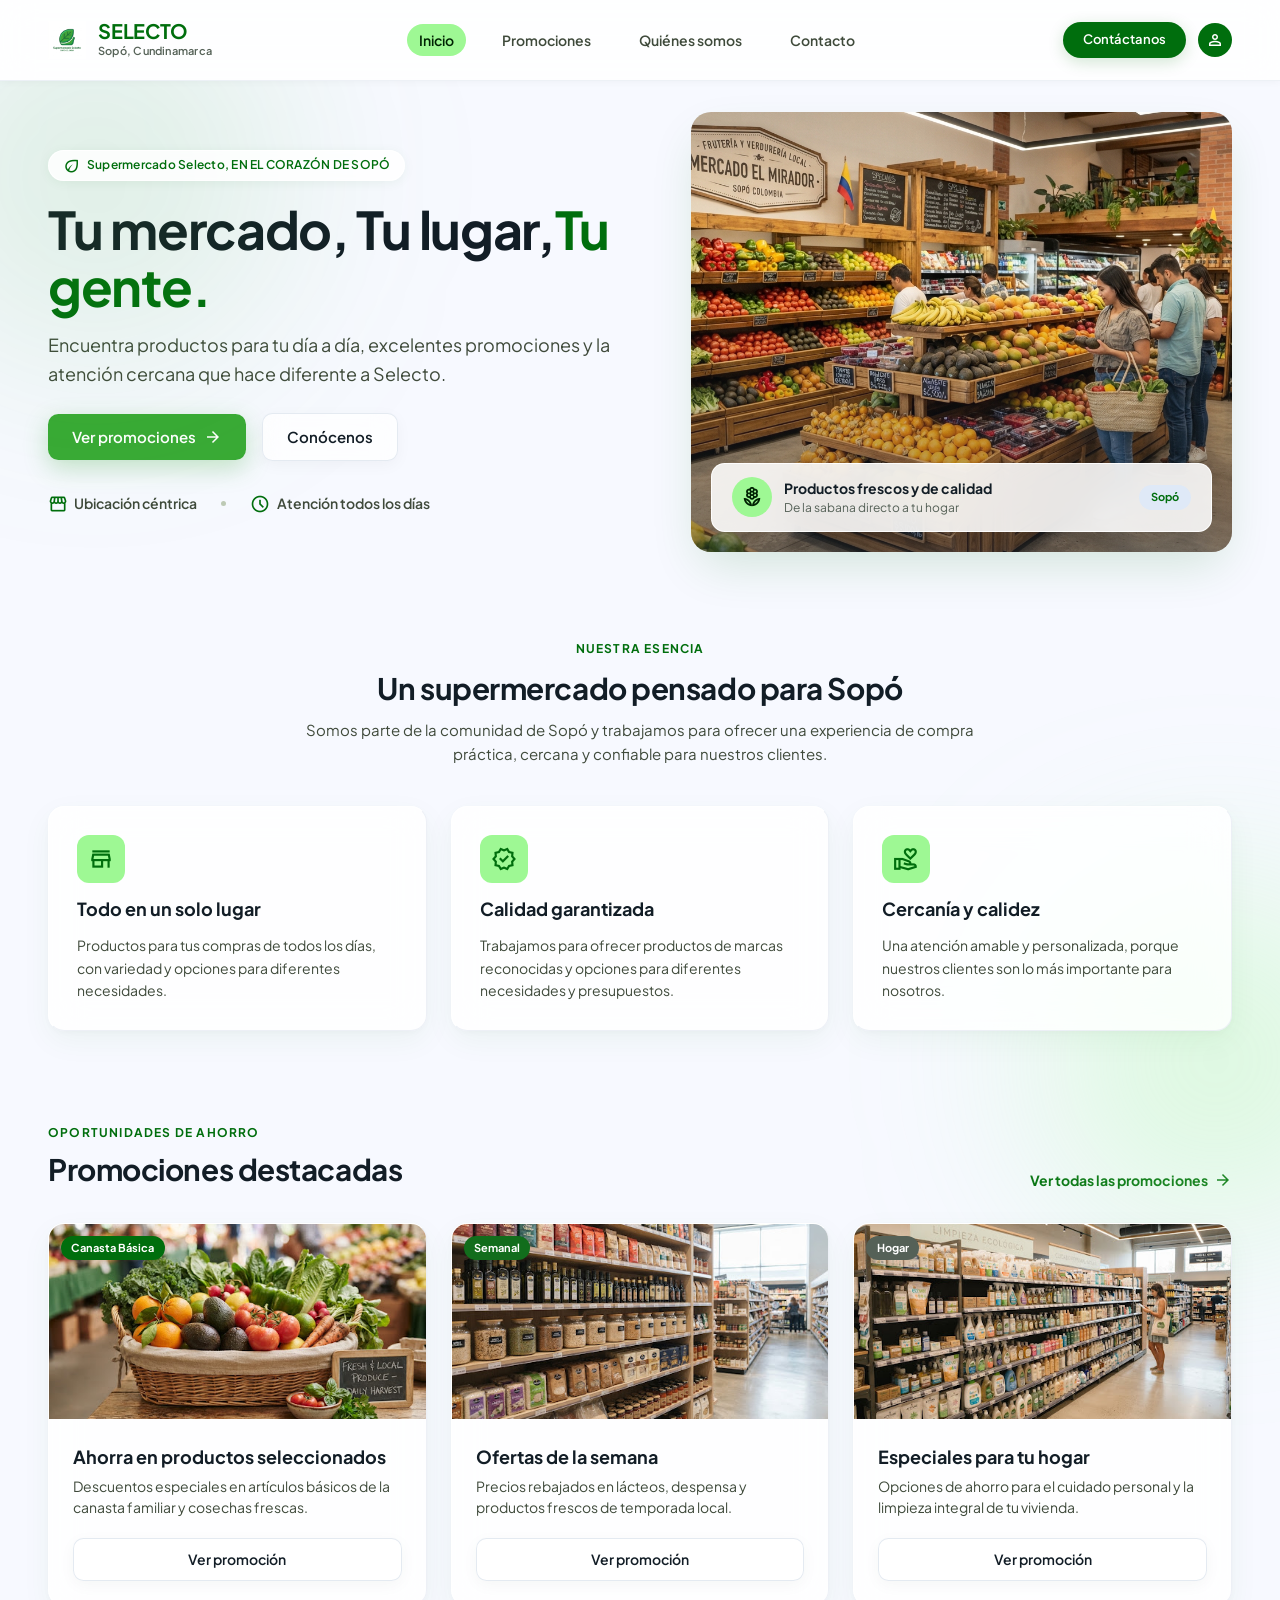
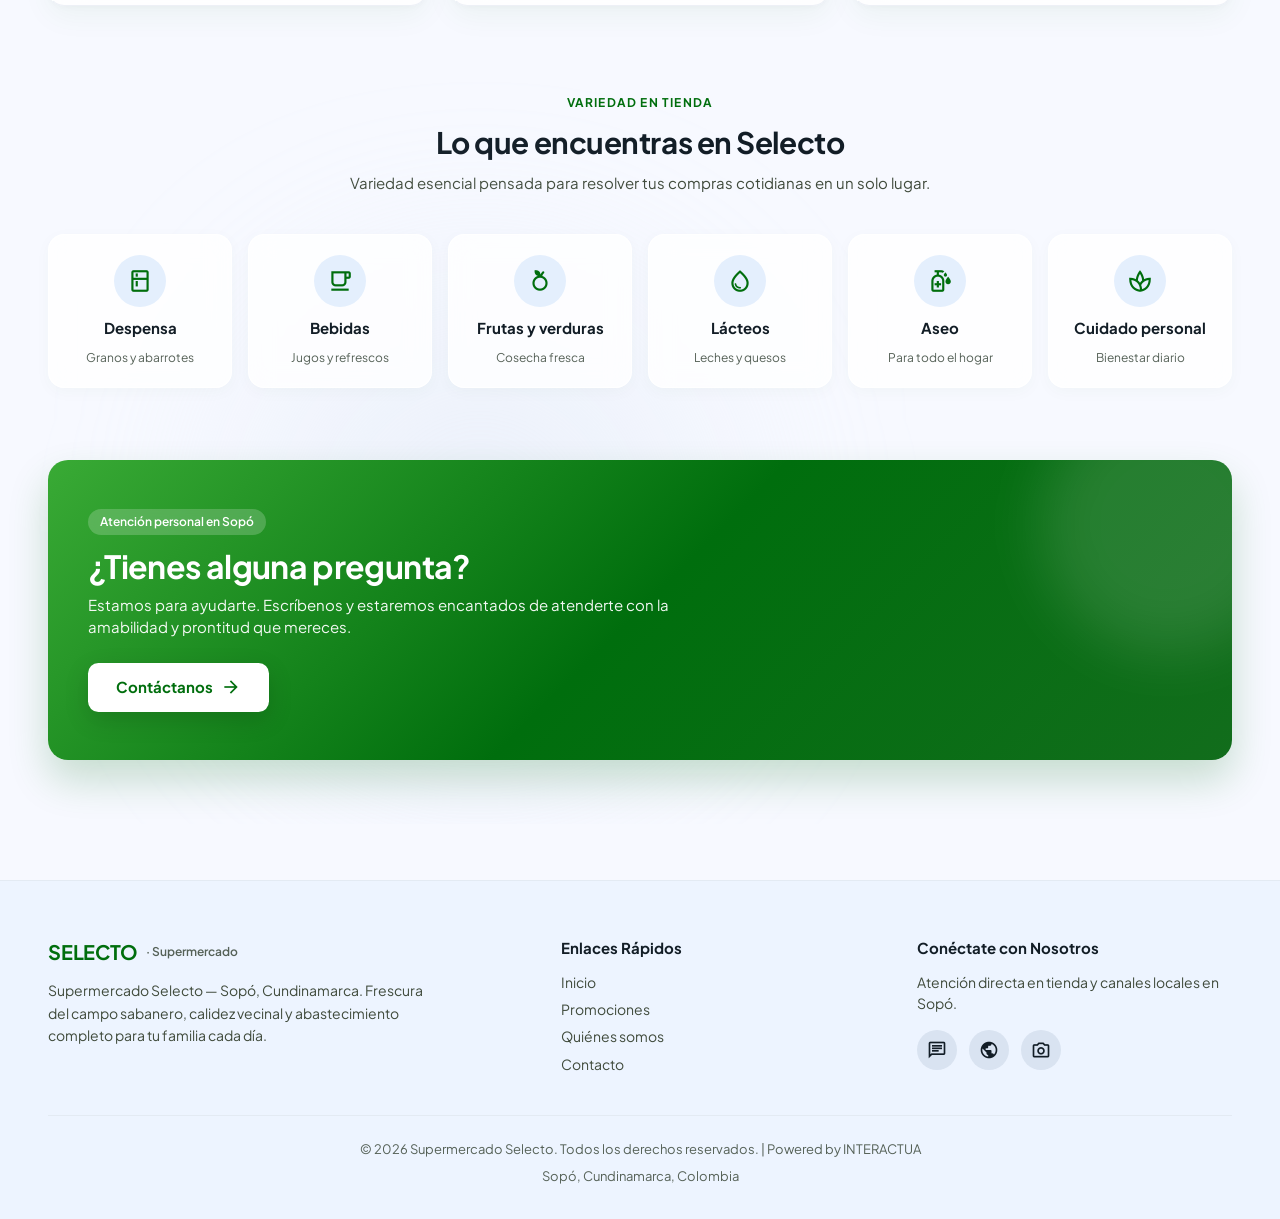
==== index.html @ 91a82de4 "Add files via upload" ====
<!DOCTYPE html>
<html lang="es">

<head>
  <meta charset="utf-8">
  <meta name="viewport" content="width=device-width, initial-scale=1.0">
  <title>Supermercado Selecto | Sopó, Cundinamarca</title>
  <meta name="description"
    content="Supermercado Selecto en Sopó, Cundinamarca. Todo lo que necesitas para tu hogar cerca de ti con la atención cercana y amable del comercio tradicional sabanero.">
  <link rel="icon" type="image/png" href="favicon/favicon.png">
  <link rel="stylesheet" href="css/styles.css">
</head>

<body>

  <!-- ENCABEZADO / NAVBAR -->
  <header class="site-header">
    <div class="container">
      <div class="site-header-inner">
        <!-- Brand / Logo -->
        <a href="index.html" class="brand-wrapper" title="Ir a Inicio - Supermercado Selecto">
          <img src="images/logo/logo-nav.png" alt="Logotipo Supermercado Selecto" class="brand-logo-img">
          <div class="brand-text-col">
            <span class="brand-title">SELECTO</span>
            <span class="brand-sub">Sopó, Cundinamarca</span>
          </div>
        </a>

        <!-- Navegación Desktop -->
        <nav class="main-nav" aria-label="Navegación principal">
          <a href="index.html" class="nav-link active" aria-current="page">Inicio</a>
          <a href="promociones.html" class="nav-link">Promociones</a>
          <a href="quienes-somos.html" class="nav-link">Quiénes somos</a>
          <a href="contacto.html" class="nav-link">Contacto</a>
        </nav>

        <!-- Acciones Cabecera -->
        <div class="header-actions">
          <a href="contacto.html" class="btn-header-cta">Contáctanos</a>
          <div class="header-user-badge" title="Atención al cliente">
            <span class="material-symbols-outlined" style="font-size: 18px;">person</span>
          </div>
          <button type="button" class="mobile-menu-toggle" id="mobileMenuBtn" aria-label="Abrir menú"
            aria-expanded="false">
            <span class="material-symbols-outlined">menu</span>
          </button>
        </div>
      </div>
    </div>

    <!-- Menú Móvil Desplegable -->
    <nav class="mobile-nav-panel" id="mobileNav" aria-label="Navegación móvil">
      <a href="index.html" class="mobile-nav-link active">Inicio</a>
      <a href="promociones.html" class="mobile-nav-link">Promociones</a>
      <a href="quienes-somos.html" class="mobile-nav-link">Quiénes somos</a>
      <a href="contacto.html" class="mobile-nav-link">Contacto</a>
    </nav>
  </header>

  <!-- CONTENIDO PRINCIPAL -->
  <main class="main-content">
    <div class="ambient-glow-wrapper">
      <!-- Orbes difuminados de fondo Liquid Glass -->
      <div class="ambient-orb ambient-orb-primary" style="top: -6rem; left: -6rem;"></div>
      <div class="ambient-orb ambient-orb-secondary" style="top: 35%; right: -6rem;"></div>
      <div class="ambient-orb ambient-orb-neutral" style="bottom: 5rem; left: 20%;"></div>

      <!-- 1. HERO SECTION -->
      <section style="padding-top: 2rem; padding-bottom: 3.5rem;">
        <div class="container">
          <div class="hero-grid">
            <!-- Columna de Contenido -->
            <div style="display: flex; flex-direction: column; align-items: flex-start;">
              <!-- Location Pill -->
              <div class="liquid-glass-pill" style="margin-bottom: 0.75rem;">
                <span class="material-symbols-outlined" style="color: var(--primary); font-size: 18px;">eco</span>
                <span
                  style="font-size: 12px; font-weight: 600; color: var(--primary); letter-spacing: 0.02em;">Supermercado
                  Selecto, EN EL CORAZÓN DE SOPÓ </span>
              </div>

              <!-- H1 Hero -->
              <h1 class="hero-title">
                Tu mercado, Tu lugar,<span style="color: var(--primary);">Tu gente.</span>
              </h1>

              <!-- Hero Subtitle -->
              <p class="hero-subtitle">
                Encuentra productos para tu día a día, excelentes promociones y la atención cercana que hace diferente a
                Selecto.
              </p>

              <!-- CTAs -->
              <div class="hero-cta-group">
                <a href="promociones.html" class="btn-primary">
                  <span>Ver promociones</span>
                  <span class="material-symbols-outlined" style="font-size: 18px;">arrow_forward</span>
                </a>
                <a href="quienes-somos.html" class="btn-glass">
                  <span>Conócenos</span>
                </a>
              </div>

              <!-- Micro Bar Ventajas -->
              <div
                style="margin-top: 2rem; display: flex; align-items: center; gap: 1.5rem; color: var(--on-surface-variant); font-size: 14px; font-weight: 600;">
                <div style="display: flex; align-items: center; gap: 0.4rem;">
                  <span class="material-symbols-outlined"
                    style="color: var(--primary); font-size: 20px;">storefront</span>
                  <span>Ubicación céntrica</span>
                </div>
                <div style="width: 5px; height: 5px; border-radius: 9999px; background: var(--outline-variant);"></div>
                <div style="display: flex; align-items: center; gap: 0.4rem;">
                  <span class="material-symbols-outlined"
                    style="color: var(--primary); font-size: 20px;">schedule</span>
                  <span>Atención todos los días</span>
                </div>
              </div>
            </div>

            <!-- Columna Visual Hero con Imagen y Cápsula Frosted Glass -->
            <div>
              <div class="hero-image-card">
                <img src="images/home/hero-mercado-sopo.png"
                  alt="Pasillo fresco y surtido de Supermercado Selecto en Sopó">
                <div
                  style="position: absolute; inset: 0; background: linear-gradient(to top, rgba(39, 49, 60, 0.45), transparent 60%);">
                </div>

                <div class="hero-floating-glass">
                  <div style="display: flex; align-items: center; gap: 0.75rem; min-width: 0;">
                    <div
                      style="width: 40px; height: 40px; border-radius: 9999px; background: var(--secondary-fixed); display: flex; align-items: center; justify-content: center; flex-shrink: 0;">
                      <span class="material-symbols-outlined"
                        style="color: var(--on-secondary-fixed); font-size: 22px;">local_florist</span>
                    </div>
                    <div style="display: flex; flex-direction: column; min-width: 0;">
                      <span
                        style="font-size: 14px; font-weight: 700; color: var(--on-surface); white-space: nowrap; overflow: hidden; text-overflow: ellipsis;">Productos
                        frescos y de calidad</span>
                      <span
                        style="font-size: 12px; color: var(--tertiary); white-space: nowrap; overflow: hidden; text-overflow: ellipsis;">De
                        la sabana directo a tu hogar</span>
                    </div>
                  </div>
                  <span
                    style="display: inline-block; padding: 0.25rem 0.75rem; background: var(--surface-container-high); border-radius: 9999px; font-size: 11px; font-weight: 700; color: var(--primary);">Sopó</span>
                </div>
              </div>
            </div>
          </div>
        </div>
      </section>

      <!-- 2. SECCIÓN 'SELECTO EN SOPÓ' -->
      <section style="padding-top: 2rem; padding-bottom: 3.5rem;">
        <div class="container">
          <div
            style="text-align: center; max-width: 42rem; margin: 0 auto 2.5rem; display: flex; flex-direction: column; align-items: center; gap: 0.5rem;">
            <span
              style="font-size: 12px; font-weight: 700; color: var(--primary); text-transform: uppercase; letter-spacing: 0.1em;">Nuestra
              Esencia</span>
            <h2 style="font-size: 1.85rem; font-weight: 700; letter-spacing: -0.015em; color: var(--on-surface);">Un
              supermercado pensado para Sopó</h2>
            <p style="font-size: 15px; color: var(--on-surface-variant); line-height: 1.6;">Somos parte de la comunidad
              de Sopó y trabajamos para ofrecer una experiencia de compra práctica, cercana y confiable para nuestros
              clientes.</p>
          </div>

          <div class="grid-3-cols">
            <!-- Tarjeta 1: Todo en un solo lugar -->
            <div class="liquid-glass-card"
              style="padding: 1.75rem; display: flex; flex-direction: column; align-items: flex-start; gap: 0.75rem;">
              <div
                style="width: 48px; height: 48px; border-radius: 0.75rem; background: var(--secondary-fixed); display: flex; align-items: center; justify-content: center; color: var(--primary);">
                <span class="material-symbols-outlined" style="font-size: 26px;">store</span>
              </div>
              <h3 style="font-size: 18px; font-weight: 700; color: var(--on-surface);">Todo en un solo lugar</h3>
              <p style="font-size: 14px; color: var(--on-surface-variant); line-height: 1.6;">
                Productos para tus compras de todos los días, con variedad y opciones para diferentes necesidades.
              </p>
            </div>

            <!-- Tarjeta 2: Calidad garantizada -->
            <div class="liquid-glass-card"
              style="padding: 1.75rem; display: flex; flex-direction: column; align-items: flex-start; gap: 0.75rem;">
              <div
                style="width: 48px; height: 48px; border-radius: 0.75rem; background: var(--secondary-fixed); display: flex; align-items: center; justify-content: center; color: var(--primary);">
                <span class="material-symbols-outlined" style="font-size: 26px;">verified</span>
              </div>
              <h3 style="font-size: 18px; font-weight: 700; color: var(--on-surface);">Calidad garantizada</h3>
              <p style="font-size: 14px; color: var(--on-surface-variant); line-height: 1.6;">
                Trabajamos para ofrecer productos de marcas reconocidas y opciones para diferentes necesidades y
                presupuestos.
              </p>
            </div>

            <!-- Tarjeta 3: Cercanía y calidez -->
            <div class="liquid-glass-card"
              style="padding: 1.75rem; display: flex; flex-direction: column; align-items: flex-start; gap: 0.75rem;">
              <div
                style="width: 48px; height: 48px; border-radius: 0.75rem; background: var(--secondary-fixed); display: flex; align-items: center; justify-content: center; color: var(--primary);">
                <span class="material-symbols-outlined" style="font-size: 26px;">volunteer_activism</span>
              </div>
              <h3 style="font-size: 18px; font-weight: 700; color: var(--on-surface);">Cercanía y calidez</h3>
              <p style="font-size: 14px; color: var(--on-surface-variant); line-height: 1.6;">
                Una atención amable y personalizada, porque nuestros clientes son lo más importante para nosotros.
              </p>
            </div>
          </div>
        </div>
      </section>

      <!-- 3. SECCIÓN 'PROMOCIONES DESTACADAS' -->
      <section style="padding-top: 2rem; padding-bottom: 3.5rem;">
        <div class="container">
          <div
            style="display: flex; flex-wrap: wrap; align-items: flex-end; justify-content: space-between; gap: 1rem; margin-bottom: 2rem;">
            <div>
              <span
                style="font-size: 12px; font-weight: 700; color: var(--primary); text-transform: uppercase; letter-spacing: 0.1em;">Oportunidades
                de Ahorro</span>
              <h2
                style="font-size: 1.85rem; font-weight: 700; letter-spacing: -0.015em; color: var(--on-surface); margin-top: 0.25rem;">
                Promociones destacadas</h2>
            </div>
            <a href="promociones.html"
              style="display: inline-flex; align-items: center; gap: 0.4rem; font-size: 14px; font-weight: 700; color: var(--primary); transition: color 0.2s;">
              <span>Ver todas las promociones</span>
              <span class="material-symbols-outlined" style="font-size: 18px;">arrow_forward</span>
            </a>
          </div>

          <div class="grid-3-cols">
            <!-- Promo 1 -->
            <article class="liquid-glass-card" style="overflow: hidden; display: flex; flex-direction: column;">
              <div
                style="position: relative; height: 195px; width: 100%; overflow: hidden; background-color: var(--surface-container-high);">
                <img src="images/home/promo-canasta-hero.jpg" alt="Canasta básica de frutas y verduras frescas"
                  style="width: 100%; height: 100%; object-fit: cover;">
                <span
                  style="position: absolute; top: 0.75rem; left: 0.75rem; background: var(--primary); color: #ffffff; font-size: 11px; font-weight: 700; padding: 0.25rem 0.65rem; border-radius: 9999px;">
                  Canasta Básica
                </span>
              </div>
              <div
                style="padding: 1.5rem; display: flex; flex-direction: column; flex-grow: 1; justify-content: space-between; gap: 1.25rem;">
                <div>
                  <h3 style="font-size: 18px; font-weight: 700; color: var(--on-surface);">Ahorra en productos
                    seleccionados</h3>
                  <p style="font-size: 14px; color: var(--on-surface-variant); margin-top: 0.4rem; line-height: 1.5;">
                    Descuentos especiales en artículos básicos de la canasta familiar y cosechas frescas.</p>
                </div>
                <a href="promociones.html" class="btn-glass"
                  style="width: 100%; font-size: 14px; padding: 0.6rem 1rem;">
                  Ver promoción
                </a>
              </div>
            </article>

            <!-- Promo 2 -->
            <article class="liquid-glass-card" style="overflow: hidden; display: flex; flex-direction: column;">
              <div
                style="position: relative; height: 195px; width: 100%; overflow: hidden; background-color: var(--surface-container-high);">
                <img src="images/promociones/promo-despensa.jpg" alt="Ofertas de la semana en despensa"
                  style="width: 100%; height: 100%; object-fit: cover;">
                <span
                  style="position: absolute; top: 0.75rem; left: 0.75rem; background: var(--secondary); color: #ffffff; font-size: 11px; font-weight: 700; padding: 0.25rem 0.65rem; border-radius: 9999px;">
                  Semanal
                </span>
              </div>
              <div
                style="padding: 1.5rem; display: flex; flex-direction: column; flex-grow: 1; justify-content: space-between; gap: 1.25rem;">
                <div>
                  <h3 style="font-size: 18px; font-weight: 700; color: var(--on-surface);">Ofertas de la semana</h3>
                  <p style="font-size: 14px; color: var(--on-surface-variant); margin-top: 0.4rem; line-height: 1.5;">
                    Precios rebajados en lácteos, despensa y productos frescos de temporada local.</p>
                </div>
                <a href="promociones.html" class="btn-glass"
                  style="width: 100%; font-size: 14px; padding: 0.6rem 1rem;">
                  Ver promoción
                </a>
              </div>
            </article>

            <!-- Promo 3 -->
            <article class="liquid-glass-card" style="overflow: hidden; display: flex; flex-direction: column;">
              <div
                style="position: relative; height: 195px; width: 100%; overflow: hidden; background-color: var(--surface-container-high);">
                <img src="images/promociones/promo-aseo.jpg" alt="Especiales de aseo y cuidado para el hogar"
                  style="width: 100%; height: 100%; object-fit: cover;">
                <span
                  style="position: absolute; top: 0.75rem; left: 0.75rem; background: var(--tertiary); color: #ffffff; font-size: 11px; font-weight: 700; padding: 0.25rem 0.65rem; border-radius: 9999px;">
                  Hogar
                </span>
              </div>
              <div
                style="padding: 1.5rem; display: flex; flex-direction: column; flex-grow: 1; justify-content: space-between; gap: 1.25rem;">
                <div>
                  <h3 style="font-size: 18px; font-weight: 700; color: var(--on-surface);">Especiales para tu hogar</h3>
                  <p style="font-size: 14px; color: var(--on-surface-variant); margin-top: 0.4rem; line-height: 1.5;">
                    Opciones de ahorro para el cuidado personal y la limpieza integral de tu vivienda.</p>
                </div>
                <a href="promociones.html" class="btn-glass"
                  style="width: 100%; font-size: 14px; padding: 0.6rem 1rem;">
                  Ver promoción
                </a>
              </div>
            </article>
          </div>
        </div>
      </section>

      <!-- 4. SECCIÓN 'LO QUE ENCUENTRAS EN SELECTO' -->
      <section style="padding-top: 2rem; padding-bottom: 3.5rem;">
        <div class="container">
          <div
            style="text-align: center; max-width: 42rem; margin: 0 auto 2.5rem; display: flex; flex-direction: column; align-items: center; gap: 0.5rem;">
            <span
              style="font-size: 12px; font-weight: 700; color: var(--primary); text-transform: uppercase; letter-spacing: 0.1em;">Variedad
              en Tienda</span>
            <h2 style="font-size: 1.85rem; font-weight: 700; letter-spacing: -0.015em; color: var(--on-surface);">Lo que
              encuentras en Selecto</h2>
            <p style="font-size: 15px; color: var(--on-surface-variant);">Variedad esencial pensada para resolver tus
              compras cotidianas en un solo lugar.</p>
          </div>

          <div class="grid-6-cols">
            <!-- Categoría 1 -->
            <div class="category-card">
              <div class="category-icon-circle">
                <span class="material-symbols-outlined" style="font-size: 26px;">kitchen</span>
              </div>
              <span style="font-size: 15px; font-weight: 700; color: var(--on-surface);">Despensa</span>
              <span style="font-size: 12px; color: var(--tertiary);">Granos y abarrotes</span>
            </div>

            <!-- Categoría 2 -->
            <div class="category-card">
              <div class="category-icon-circle">
                <span class="material-symbols-outlined" style="font-size: 26px;">local_cafe</span>
              </div>
              <span style="font-size: 15px; font-weight: 700; color: var(--on-surface);">Bebidas</span>
              <span style="font-size: 12px; color: var(--tertiary);">Jugos y refrescos</span>
            </div>

            <!-- Categoría 3 -->
            <div class="category-card">
              <div class="category-icon-circle">
                <span class="material-symbols-outlined" style="font-size: 26px;">nutrition</span>
              </div>
              <span style="font-size: 15px; font-weight: 700; color: var(--on-surface);">Frutas y verduras</span>
              <span style="font-size: 12px; color: var(--tertiary);">Cosecha fresca</span>
            </div>

            <!-- Categoría 4 -->
            <div class="category-card">
              <div class="category-icon-circle">
                <span class="material-symbols-outlined" style="font-size: 26px;">water_drop</span>
              </div>
              <span style="font-size: 15px; font-weight: 700; color: var(--on-surface);">Lácteos</span>
              <span style="font-size: 12px; color: var(--tertiary);">Leches y quesos</span>
            </div>

            <!-- Categoría 5 -->
            <div class="category-card">
              <div class="category-icon-circle">
                <span class="material-symbols-outlined" style="font-size: 26px;">sanitizer</span>
              </div>
              <span style="font-size: 15px; font-weight: 700; color: var(--on-surface);">Aseo</span>
              <span style="font-size: 12px; color: var(--tertiary);">Para todo el hogar</span>
            </div>

            <!-- Categoría 6 -->
            <div class="category-card">
              <div class="category-icon-circle">
                <span class="material-symbols-outlined" style="font-size: 26px;">spa</span>
              </div>
              <span style="font-size: 15px; font-weight: 700; color: var(--on-surface);">Cuidado personal</span>
              <span style="font-size: 12px; color: var(--tertiary);">Bienestar diario</span>
            </div>
          </div>
        </div>
      </section>

      <!-- 5. LLAMADO A LA ACCIÓN (CTA VERDE DESTACADO) -->
      <section style="padding-top: 1rem; padding-bottom: 4rem;">
        <div class="container">
          <div class="banner-cta-sopo">
            <!-- Decorative liquid bubbles inside banner -->
            <div
              style="position: absolute; right: -4rem; top: -4rem; width: 16rem; height: 16rem; border-radius: 9999px; background: rgba(255,255,255,0.12); filter: blur(30px); pointer-events: none;">
            </div>

            <div
              style="position: relative; z-index: 2; display: flex; flex-direction: column; gap: 1.5rem; justify-content: space-between; align-items: flex-start;">
              <div style="max-width: 38rem;">
                <span
                  style="display: inline-block; padding: 0.25rem 0.75rem; border-radius: 9999px; background: rgba(255,255,255,0.2); backdrop-filter: blur(8px); font-size: 12px; font-weight: 600; margin-bottom: 0.75rem;">
                  Atención personal en Sopó
                </span>
                <h2 style="font-size: 2rem; font-weight: 700; letter-spacing: -0.02em; line-height: 1.2;">¿Tienes alguna
                  pregunta?</h2>
                <p style="font-size: 15px; opacity: 0.95; margin-top: 0.5rem; line-height: 1.5;">
                  Estamos para ayudarte. Escríbenos y estaremos encantados de atenderte con la amabilidad y prontitud
                  que mereces.
                </p>
              </div>

              <div>
                <a href="contacto.html"
                  style="display: inline-flex; align-items: center; gap: 0.5rem; background: #ffffff; color: var(--primary); padding: 0.85rem 1.75rem; border-radius: 0.65rem; font-weight: 700; font-size: 15px; box-shadow: 0 8px 24px rgba(0,0,0,0.15); transition: all 0.2s;"
                  onmouseover="this.style.transform='translateY(-2px)'" onmouseout="this.style.transform='none'">
                  <span>Contáctanos</span>
                  <span class="material-symbols-outlined" style="font-size: 20px;">arrow_forward</span>
                </a>
              </div>
            </div>
          </div>
        </div>
      </section>
    </div>
  </main>

  <!-- PIE DE PÁGINA / FOOTER -->
  <footer class="site-footer">
    <div class="container">
      <div class="footer-grid">
        <!-- Columna Marca -->
        <div style="display: flex; flex-direction: column; gap: 0.75rem;">
          <div style="display: flex; align-items: center; gap: 0.5rem;">
            <span
              style="font-size: 20px; font-weight: 700; color: var(--primary); letter-spacing: -0.01em;">SELECTO</span>
            <span style="font-size: 12px; color: var(--tertiary); font-weight: 600;">· Supermercado</span>
          </div>
          <p style="font-size: 14px; color: var(--on-surface-variant); max-width: 24rem; line-height: 1.6;">
            Supermercado Selecto — Sopó, Cundinamarca. Frescura del campo sabanero, calidez vecinal y abastecimiento
            completo para tu familia cada día.
          </p>
        </div>

        <!-- Columna Enlaces -->
        <div style="display: flex; flex-direction: column; gap: 0.75rem;">
          <span style="font-size: 15px; font-weight: 700; color: var(--on-surface);">Enlaces Rápidos</span>
          <div style="display: flex; flex-direction: column; gap: 0.4rem;">
            <a href="index.html" style="font-size: 14px; color: var(--on-surface-variant); transition: color 0.2s;"
              onmouseover="this.style.color='var(--primary)'"
              onmouseout="this.style.color='var(--on-surface-variant)'">Inicio</a>
            <a href="promociones.html"
              style="font-size: 14px; color: var(--on-surface-variant); transition: color 0.2s;"
              onmouseover="this.style.color='var(--primary)'"
              onmouseout="this.style.color='var(--on-surface-variant)'">Promociones</a>
            <a href="quienes-somos.html"
              style="font-size: 14px; color: var(--on-surface-variant); transition: color 0.2s;"
              onmouseover="this.style.color='var(--primary)'"
              onmouseout="this.style.color='var(--on-surface-variant)'">Quiénes somos</a>
            <a href="contacto.html" style="font-size: 14px; color: var(--on-surface-variant); transition: color 0.2s;"
              onmouseover="this.style.color='var(--primary)'"
              onmouseout="this.style.color='var(--on-surface-variant)'">Contacto</a>
          </div>
        </div>

        <!-- Columna Redes Sociales -->
        <div style="display: flex; flex-direction: column; gap: 0.75rem;">
          <span style="font-size: 15px; font-weight: 700; color: var(--on-surface);">Conéctate con Nosotros</span>
          <p style="font-size: 14px; color: var(--on-surface-variant);">Atención directa en tienda y canales locales en
            Sopó.</p>
          <div style="display: flex; align-items: center; gap: 0.75rem; margin-top: 0.25rem;">
            <!-- Placeholder WhatsApp -->
            <a href="https://wa.me/573100000000" target="_blank" rel="noopener noreferrer" class="footer-social-btn"
              aria-label="Canal de WhatsApp de Supermercado Selecto">
              <span class="material-symbols-outlined" style="font-size: 20px;">chat</span>
            </a>
            <!-- Placeholder Facebook -->
            <a href="#" class="footer-social-btn" aria-label="Página de Facebook de Supermercado Selecto">
              <span class="material-symbols-outlined" style="font-size: 20px;">public</span>
            </a>
            <!-- Placeholder Instagram -->
            <a href="#" class="footer-social-btn" aria-label="Cuenta de Instagram de Supermercado Selecto">
              <span class="material-symbols-outlined" style="font-size: 20px;">photo_camera</span>
            </a>
          </div>
        </div>
      </div>

      <!-- Copyright Subfooter -->
      <div
        style="padding-top: 1.5rem; display: flex; flex-direction: column; gap: 0.5rem; justify-content: space-between; align-items: center; font-size: 13px; color: var(--tertiary);">

        <span>
          © 2026 Supermercado Selecto. Todos los derechos reservados. | Powered by
          <a href="https://interactua360.com/" target="_blank" rel="noopener noreferrer"
            style="color: inherit; text-decoration: none;" onmouseover="this.style.textDecoration='underline'"
            onmouseout="this.style.textDecoration='none'">
            INTERACTUA
          </a>
        </span>

        <span>Sopó, Cundinamarca, Colombia</span>

      </div>
  </footer>

  <script src="js/main.js"></script>
</body>

</html>
---- css/styles.css ----
/**
 * Supermercado Selecto - Hoja de Estilos Principal
 * Diseño: Liquid Glass / Refined Glassmorphism (Basado en diseño Stitch aprobado)
 * Colores de marca: Verde Principal (#39AA35), Verde Bosque (#237A27), Botánico (#EAF7E9)
 * 100% Recursos Locales (Fuentes, Iconos, Estilos)
 */

/* ==========================================================================
   1. FUENTES LOCALES Y SISTEMA TIPOGRÁFICO
   ========================================================================== */
@font-face {
  font-family: 'Plus Jakarta Sans';
  src: url('../fonts/PlusJakartaSans-Regular.ttf') format('truetype');
  font-weight: 400;
  font-style: normal;
  font-display: swap;
}

@font-face {
  font-family: 'Plus Jakarta Sans';
  src: url('../fonts/PlusJakartaSans-Medium.ttf') format('truetype');
  font-weight: 500;
  font-style: normal;
  font-display: swap;
}

@font-face {
  font-family: 'Plus Jakarta Sans';
  src: url('../fonts/PlusJakartaSans-SemiBold.ttf') format('truetype');
  font-weight: 600;
  font-style: normal;
  font-display: swap;
}

@font-face {
  font-family: 'Plus Jakarta Sans';
  src: url('../fonts/PlusJakartaSans-Bold.ttf') format('truetype');
  font-weight: 700;
  font-style: normal;
  font-display: swap;
}

@font-face {
  font-family: 'Material Symbols Outlined';
  src: url('../fonts/MaterialSymbolsOutlined.ttf') format('truetype');
  font-weight: 100 700;
  font-style: normal;
  font-display: block;
}

.material-symbols-outlined {
  font-family: 'Material Symbols Outlined';
  font-weight: normal;
  font-style: normal;
  font-size: 24px;
  line-height: 1;
  letter-spacing: normal;
  text-transform: none;
  display: inline-block;
  white-space: nowrap;
  word-wrap: normal;
  direction: ltr;
  -webkit-font-smoothing: antialiased;
  text-rendering: optimizeLegibility;
  font-feature-settings: 'liga';
}

/* ==========================================================================
   2. VARIABLES CSS Y DESIGN TOKENS (De DESIGN.md de Google Stitch)
   ========================================================================== */
:root {
  /* Brand colors */
  --primary: #006e0d;
  --primary-container: #39aa35;
  --on-primary: #ffffff;
  --on-primary-container: #003603;
  --inverse-primary: #6ede62;
  --primary-fixed: #8afc7b;
  --primary-fixed-dim: #6ede62;
  --on-primary-fixed: #002201;

  --secondary: #126d1c;
  --secondary-container: #9ef894;
  --on-secondary: #ffffff;
  --on-secondary-container: #1b7422;
  --secondary-fixed: #9ef894;
  --secondary-fixed-dim: #83db7b;
  --on-secondary-fixed: #002203;

  --tertiary: #556157;
  --tertiary-container: #8b988c;
  --on-tertiary: #ffffff;
  --on-tertiary-container: #253027;

  /* Surfaces & canvas */
  --background: #f7f9ff;
  --surface: #f7f9ff;
  --surface-dim: #d1dbe8;
  --surface-bright: #f7f9ff;
  --surface-container-lowest: #ffffff;
  --surface-container-low: #edf4ff;
  --surface-container: #e4effd;
  --surface-container-high: #dfe9f7;
  --surface-container-highest: #d9e3f1;

  /* Neutrals & Text */
  --on-surface: #121d26;
  --on-surface-variant: #3f4a3b;
  --outline: #6f7b69;
  --outline-variant: #becab6;
  --inverse-surface: #27313c;
  --inverse-on-surface: #e8f2ff;

  /* Utility */
  --error: #ba1a1a;
  --on-error: #ffffff;
  --error-container: #ffdad6;
  --on-error-container: #93000a;

  /* Liquid Glass border highlights */
  --glass-border: rgba(226, 232, 240, 0.7);
  --glass-border-specular: rgba(255, 255, 255, 0.85);

  /* Spacings */
  --margin-desktop: 3rem;
  --margin-mobile: 1.25rem;
  --gutter: 1.5rem;
  --gutter-mobile: 1rem;
}

/* ==========================================================================
   3. BASE Y RESET
   ========================================================================== */
*, *::before, *::after {
  box-sizing: border-box;
  margin: 0;
  padding: 0;
}

html {
  font-family: 'Plus Jakarta Sans', system-ui, -apple-system, BlinkMacSystemFont, 'Segoe UI', Roboto, sans-serif;
  color: var(--on-surface);
  background-color: var(--background);
  scroll-behavior: smooth;
  -webkit-font-smoothing: antialiased;
  -moz-osx-font-smoothing: grayscale;
}

body {
  min-height: 100vh;
  display: flex;
  flex-direction: column;
  overflow-x: hidden;
  line-height: 1.5;
}

::selection {
  background-color: var(--secondary-fixed);
  color: var(--on-secondary-fixed);
}

img, picture, video, canvas, svg {
  display: block;
  max-width: 100%;
}

input, button, textarea, select {
  font: inherit;
}

a {
  color: inherit;
  text-decoration: none;
}

ul, ol {
  list-style: none;
}

/* ==========================================================================
   4. LAYOUT GENERAL Y CONTENEDOR
   ========================================================================== */
.container {
  width: 100%;
  max-width: 1280px;
  margin-left: auto;
  margin-right: auto;
  padding-left: var(--margin-mobile);
  padding-right: var(--margin-mobile);
}

@media (min-width: 768px) {
  .container {
    padding-left: var(--margin-desktop);
    padding-right: var(--margin-desktop);
  }
}

/* ==========================================================================
   5. NAVBAR / HEADER
   ========================================================================== */
.site-header {
  position: fixed;
  top: 0;
  left: 0;
  right: 0;
  z-index: 50;
  background-color: rgba(255, 255, 255, 0.85);
  backdrop-filter: blur(16px);
  -webkit-backdrop-filter: blur(16px);
  box-shadow: 0 1px 8px rgba(0, 0, 0, 0.04);
  border-bottom: 1px solid rgba(226, 232, 240, 0.6);
}

.site-header-inner {
  height: 80px;
  display: flex;
  align-items: center;
  justify-content: space-between;
  gap: 1rem;
}

.brand-wrapper {
  display: flex;
  align-items: center;
  gap: 0.75rem;
}

.brand-logo-img {
  height: 38px;
  width: auto;
  object-contain: contain;
}

.brand-text-col {
  display: flex;
  flex-direction: column;
}

.brand-title {
  font-size: 20px;
  font-weight: 700;
  line-height: 1;
  color: var(--primary);
  letter-spacing: -0.01em;
}

.brand-sub {
  font-size: 11px;
  font-weight: 600;
  color: var(--tertiary);
  letter-spacing: 0.02em;
  margin-top: 2px;
}

.main-nav {
  display: none;
  align-items: center;
  gap: 1.5rem;
}

@media (min-width: 768px) {
  .main-nav {
    display: flex;
  }
}

.nav-link {
  font-size: 14px;
  font-weight: 600;
  color: var(--on-surface-variant);
  padding: 0.35rem 0.75rem;
  border-radius: 9999px;
  transition: all 0.2s ease;
}

.nav-link:hover {
  color: var(--on-surface);
  background-color: var(--surface-container-low);
}

.nav-link.active {
  background-color: var(--secondary-fixed);
  color: var(--on-secondary-fixed);
}

.header-actions {
  display: flex;
  align-items: center;
  gap: 0.75rem;
}

.btn-header-cta {
  display: none;
  align-items: center;
  justify-content: center;
  font-size: 13px;
  font-weight: 600;
  background-color: var(--primary);
  color: var(--on-primary);
  padding: 0.5rem 1.25rem;
  border-radius: 9999px;
  box-shadow: 0 4px 16px rgba(0, 110, 13, 0.18);
  transition: all 0.2s ease;
}

.btn-header-cta:hover {
  background-color: var(--secondary);
  transform: translateY(-1px);
}

@media (min-width: 640px) {
  .btn-header-cta {
    display: inline-flex;
  }
}

.header-user-badge {
  width: 34px;
  height: 34px;
  border-radius: 9999px;
  background-color: var(--primary);
  color: var(--on-primary);
  display: flex;
  align-items: center;
  justify-content: center;
  flex-shrink: 0;
}

.mobile-menu-toggle {
  display: flex;
  align-items: center;
  justify-content: center;
  width: 40px;
  height: 40px;
  border-radius: 9999px;
  background-color: var(--surface-container-low);
  color: var(--on-surface);
  border: none;
  cursor: pointer;
  transition: background-color 0.2s ease;
}

.mobile-menu-toggle:hover {
  background-color: var(--surface-container-high);
}

@media (min-width: 768px) {
  .mobile-menu-toggle {
    display: none;
  }
}

/* Mobile dropdown menu */
.mobile-nav-panel {
  display: none;
  flex-direction: column;
  gap: 0.5rem;
  padding: 1rem 1.25rem 1.5rem;
  background: rgba(255, 255, 255, 0.95);
  backdrop-filter: blur(20px);
  -webkit-backdrop-filter: blur(20px);
  border-bottom: 1px solid rgba(226, 232, 240, 0.8);
}

.mobile-nav-panel.open {
  display: flex;
}

.mobile-nav-link {
  font-size: 15px;
  font-weight: 600;
  color: var(--on-surface);
  padding: 0.75rem 1rem;
  border-radius: 0.75rem;
  transition: background-color 0.2s ease;
}

.mobile-nav-link.active {
  background-color: var(--secondary-fixed);
  color: var(--on-secondary-fixed);
}

/* ==========================================================================
   6. AMBIENT GLOWS & LIQUID GLASS ELEMENTS
   ========================================================================== */
.ambient-glow-wrapper {
  position: relative;
  width: 100%;
  overflow: hidden;
}

.ambient-orb {
  position: absolute;
  pointer-events: none;
  border-radius: 9999px;
  filter: blur(100px);
  z-index: 0;
}

.ambient-orb-primary {
  width: 24rem;
  height: 24rem;
  background-color: rgba(57, 170, 53, 0.12);
}

.ambient-orb-secondary {
  width: 20rem;
  height: 20rem;
  background-color: rgba(158, 248, 148, 0.35);
}

.ambient-orb-neutral {
  width: 28rem;
  height: 28rem;
  background-color: rgba(223, 233, 247, 0.45);
}

/* Liquid Glass Cards */
.liquid-glass-card {
  position: relative;
  background: rgba(255, 255, 255, 0.85);
  backdrop-filter: blur(18px) saturate(180%);
  -webkit-backdrop-filter: blur(18px) saturate(180%);
  border: 1px solid rgba(255, 255, 255, 0.9);
  border-bottom-color: rgba(226, 232, 240, 0.6);
  border-right-color: rgba(226, 232, 240, 0.6);
  box-shadow: 0 10px 30px rgba(0, 110, 13, 0.05), 0 2px 8px rgba(31, 41, 51, 0.03);
  border-radius: 1rem;
  transition: transform 0.3s ease, box-shadow 0.3s ease, border-color 0.3s ease;
}

.liquid-glass-card:hover {
  transform: translateY(-4px);
  box-shadow: 0 20px 40px -8px rgba(0, 110, 13, 0.14), 0 4px 12px rgba(31, 41, 51, 0.04);
  border-color: rgba(57, 170, 53, 0.35);
}

.liquid-glass-pill {
  display: inline-flex;
  align-items: center;
  gap: 0.4rem;
  padding: 0.35rem 0.85rem;
  border-radius: 9999px;
  background: rgba(255, 255, 255, 0.85);
  backdrop-filter: blur(12px);
  -webkit-backdrop-filter: blur(12px);
  box-shadow: 0 2px 12px rgba(0, 110, 13, 0.06);
  border: 1px solid rgba(255, 255, 255, 0.9);
}

/* ==========================================================================
   7. BOTONES Y ACCIONES
   ========================================================================== */
.btn-primary {
  display: inline-flex;
  align-items: center;
  justify-content: center;
  gap: 0.5rem;
  font-size: 15px;
  font-weight: 600;
  background-color: var(--primary-container);
  color: #ffffff;
  padding: 0.75rem 1.5rem;
  border-radius: 0.65rem;
  box-shadow: 0 8px 24px rgba(57, 170, 53, 0.28);
  border: none;
  cursor: pointer;
  transition: all 0.25s ease;
}

.btn-primary:hover {
  background-color: var(--secondary);
  transform: translateY(-2px);
  box-shadow: 0 12px 28px rgba(0, 110, 13, 0.32);
}

.btn-glass {
  display: inline-flex;
  align-items: center;
  justify-content: center;
  gap: 0.5rem;
  font-size: 15px;
  font-weight: 600;
  background-color: rgba(255, 255, 255, 0.75);
  color: var(--on-surface);
  backdrop-filter: blur(12px);
  -webkit-backdrop-filter: blur(12px);
  padding: 0.75rem 1.5rem;
  border-radius: 0.65rem;
  box-shadow: 0 4px 16px rgba(0, 0, 0, 0.04);
  border: 1px solid rgba(226, 232, 240, 0.9);
  cursor: pointer;
  transition: all 0.25s ease;
}

.btn-glass:hover {
  background-color: var(--surface-container-low);
  border-color: var(--primary-container);
  color: var(--primary);
  transform: translateY(-2px);
}

/* ==========================================================================
   8. COMPONENTES: HERO, CARDS, GRID
   ========================================================================== */
.main-content {
  padding-top: 80px;
  background-color: var(--background);
  flex: 1;
}

.hero-grid {
  display: grid;
  grid-template-columns: 1fr;
  gap: 2rem;
  align-items: center;
}

@media (min-width: 992px) {
  .hero-grid {
    grid-template-columns: 1.1fr 1fr;
    gap: 3rem;
  }
}

.hero-title {
  font-size: 2.25rem;
  font-weight: 700;
  line-height: 1.12;
  letter-spacing: -0.025em;
  color: var(--on-surface);
  margin-top: 0.5rem;
}

@media (min-width: 640px) {
  .hero-title {
    font-size: 3.25rem;
    line-height: 1.1;
  }
}

.hero-subtitle {
  font-size: 1.125rem;
  line-height: 1.6;
  color: var(--on-surface-variant);
  max-width: 36rem;
  margin-top: 1rem;
}

.hero-cta-group {
  display: flex;
  flex-wrap: wrap;
  align-items: center;
  gap: 1rem;
  margin-top: 1.5rem;
}

.hero-image-card {
  position: relative;
  border-radius: 1.25rem;
  overflow: hidden;
  box-shadow: 0 20px 50px -10px rgba(0, 110, 13, 0.16);
  background-color: var(--surface-container-low);
}

.hero-image-card img {
  width: 100%;
  height: 380px;
  object-fit: cover;
  transition: transform 0.7s ease;
}

@media (min-width: 640px) {
  .hero-image-card img {
    height: 440px;
  }
}

.hero-image-card:hover img {
  transform: scale(1.03);
}

.hero-floating-glass {
  position: absolute;
  bottom: 1.25rem;
  left: 1.25rem;
  right: 1.25rem;
  background: rgba(255, 255, 255, 0.88);
  backdrop-filter: blur(16px);
  -webkit-backdrop-filter: blur(16px);
  padding: 0.85rem 1.25rem;
  border-radius: 0.85rem;
  box-shadow: 0 8px 30px rgba(0, 0, 0, 0.08);
  display: flex;
  align-items: center;
  justify-content: space-between;
  gap: 1rem;
  border: 1px solid rgba(255, 255, 255, 0.9);
}

/* Sección 3 Columnas */
.grid-3-cols {
  display: grid;
  grid-template-columns: 1fr;
  gap: 1.5rem;
}

@media (min-width: 768px) {
  .grid-3-cols {
    grid-template-columns: repeat(3, 1fr);
  }
}

/* Categorías 6 Columnas */
.grid-6-cols {
  display: grid;
  grid-template-columns: repeat(2, 1fr);
  gap: 1rem;
}

@media (min-width: 768px) {
  .grid-6-cols {
    grid-template-columns: repeat(3, 1fr);
  }
}

@media (min-width: 1024px) {
  .grid-6-cols {
    grid-template-columns: repeat(6, 1fr);
  }
}

.category-card {
  background: rgba(255, 255, 255, 0.8);
  backdrop-filter: blur(12px);
  -webkit-backdrop-filter: blur(12px);
  padding: 1.25rem 0.75rem;
  border-radius: 1rem;
  box-shadow: 0 4px 16px rgba(0, 110, 13, 0.03);
  display: flex;
  flex-direction: column;
  align-items: center;
  text-align: center;
  gap: 0.6rem;
  border: 1px solid rgba(255, 255, 255, 0.9);
  transition: all 0.25s ease;
}

.category-card:hover {
  transform: translateY(-3px);
  box-shadow: 0 12px 24px rgba(0, 110, 13, 0.09);
  border-color: rgba(57, 170, 53, 0.3);
}

.category-icon-circle {
  width: 52px;
  height: 52px;
  border-radius: 9999px;
  background-color: var(--surface-container);
  color: var(--primary);
  display: flex;
  align-items: center;
  justify-content: center;
  transition: background-color 0.2s, color 0.2s;
}

.category-card:hover .category-icon-circle {
  background-color: var(--primary-container);
  color: #ffffff;
}

/* Banner CTA Verde */
.banner-cta-sopo {
  position: relative;
  overflow: hidden;
  border-radius: 1.25rem;
  background: linear-gradient(135deg, var(--primary-container) 0%, var(--primary) 50%, var(--secondary) 100%);
  padding: 2.25rem 1.75rem;
  color: #ffffff;
  box-shadow: 0 20px 40px rgba(0, 110, 13, 0.2);
}

@media (min-width: 640px) {
  .banner-cta-sopo {
    padding: 3rem 2.5rem;
  }
}

/* ==========================================================================
   9. FORMULARIO DE LEADS Y CONTACTO
   ========================================================================== */
.form-input-group {
  display: flex;
  flex-direction: column;
  gap: 0.4rem;
}

.form-label {
  font-size: 14px;
  font-weight: 600;
  color: var(--on-surface);
}

.form-input-wrapper {
  position: relative;
}

.form-input-icon {
  position: absolute;
  left: 0.85rem;
  top: 50%;
  transform: translateY(-50%);
  color: var(--tertiary);
  pointer-events: none;
  font-size: 20px;
}

.form-input, .form-textarea, .form-select {
  width: 100%;
  padding: 0.75rem 1rem 0.75rem 2.6rem;
  background-color: var(--surface-container-low);
  border: 1.5px solid transparent;
  border-radius: 0.65rem;
  font-size: 14px;
  color: var(--on-surface);
  transition: all 0.2s ease;
}

.form-input:focus, .form-textarea:focus, .form-select:focus {
  outline: none;
  background-color: #ffffff;
  border-color: var(--primary-container);
  box-shadow: 0 0 0 4px rgba(57, 170, 53, 0.15);
}

.form-textarea {
  min-height: 100px;
  padding-left: 1rem;
  resize: vertical;
}

/* ==========================================================================
   10. FOOTER
   ========================================================================== */
.site-footer {
  width: 100%;
  background-color: var(--surface-container-low);
  padding-top: 3.5rem;
  padding-bottom: 2rem;
  margin-top: 3.5rem;
  border-top: 1px solid rgba(226, 232, 240, 0.8);
}

.footer-grid {
  display: grid;
  grid-template-columns: 1fr;
  gap: 2.5rem;
  padding-bottom: 2.5rem;
  border-bottom: 1px solid rgba(226, 232, 240, 0.8);
}

@media (min-width: 768px) {
  .footer-grid {
    grid-template-columns: 1.5fr 1fr 1fr;
  }
}

.footer-social-btn {
  width: 40px;
  height: 40px;
  border-radius: 9999px;
  background-color: var(--surface-container-highest);
  color: var(--on-surface);
  display: inline-flex;
  align-items: center;
  justify-content: center;
  transition: all 0.2s ease;
}

.footer-social-btn:hover {
  background-color: var(--primary-container);
  color: #ffffff;
  transform: translateY(-2px);
}
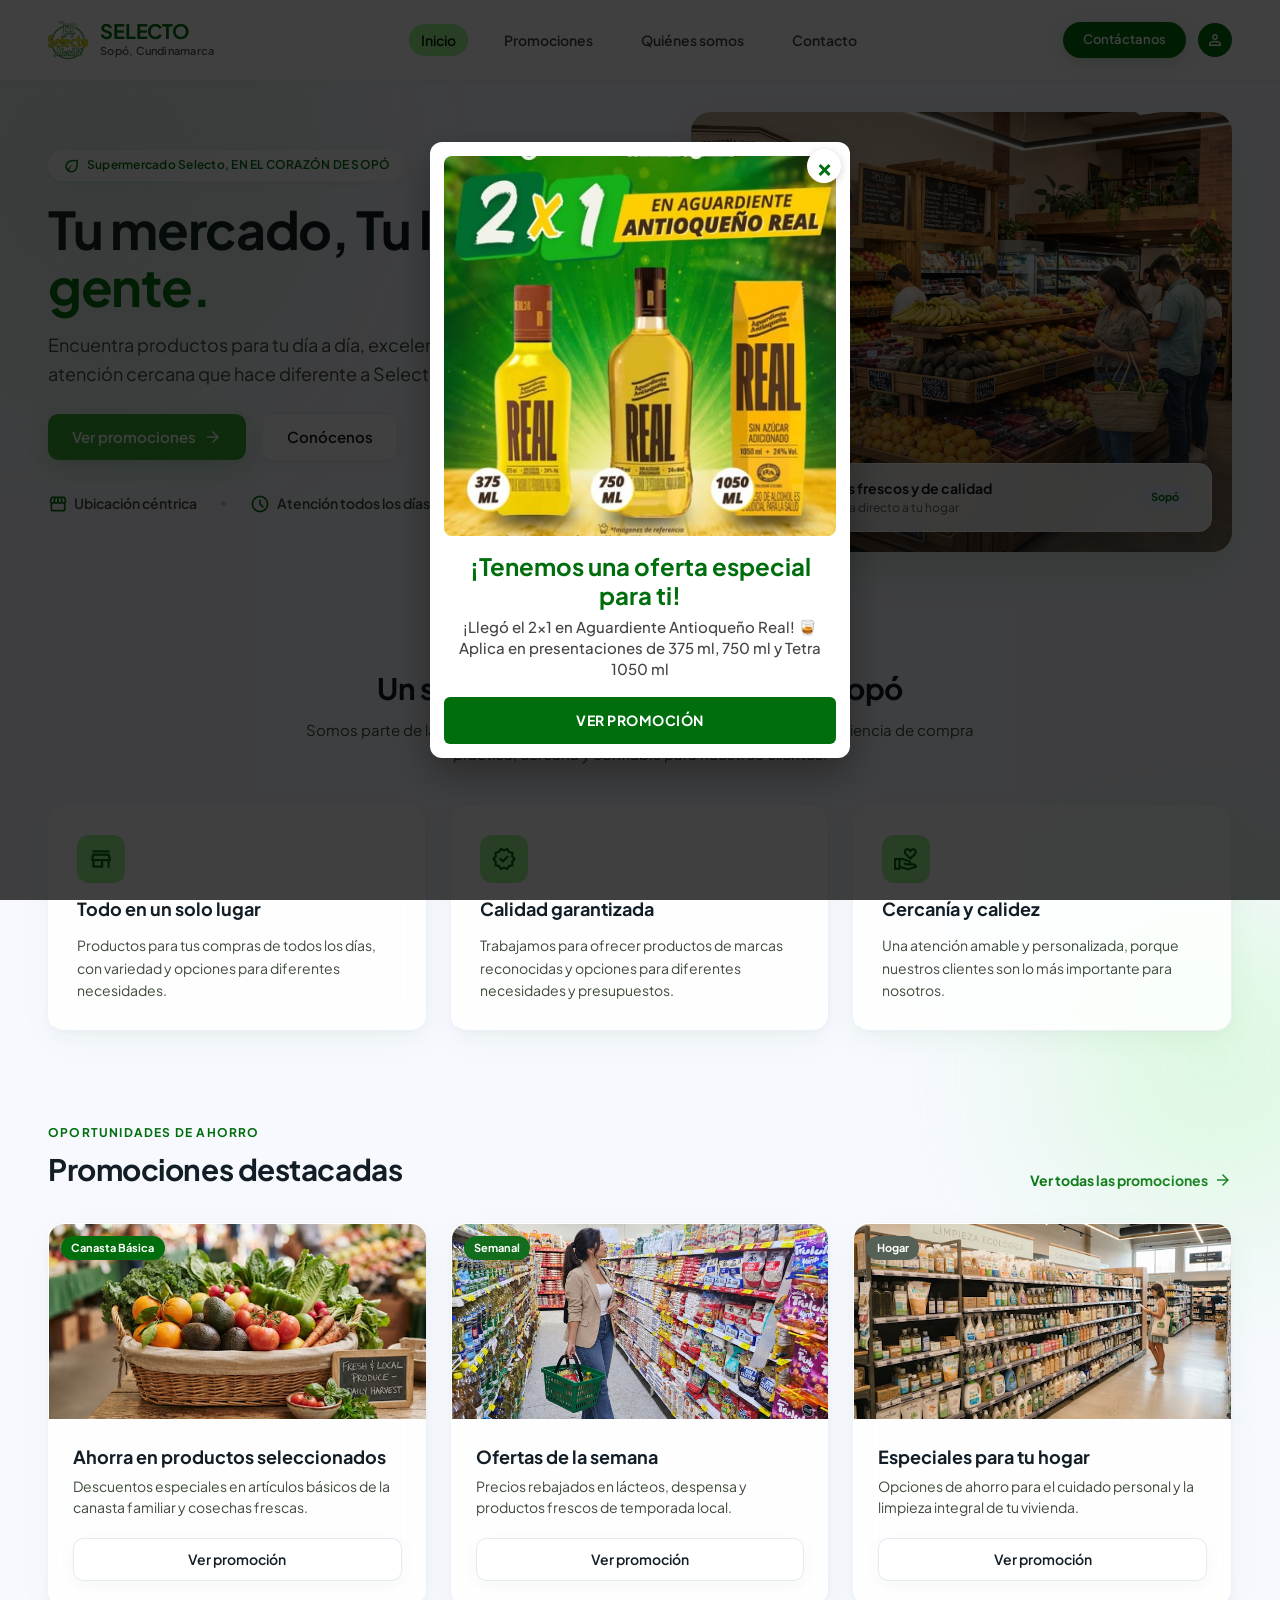
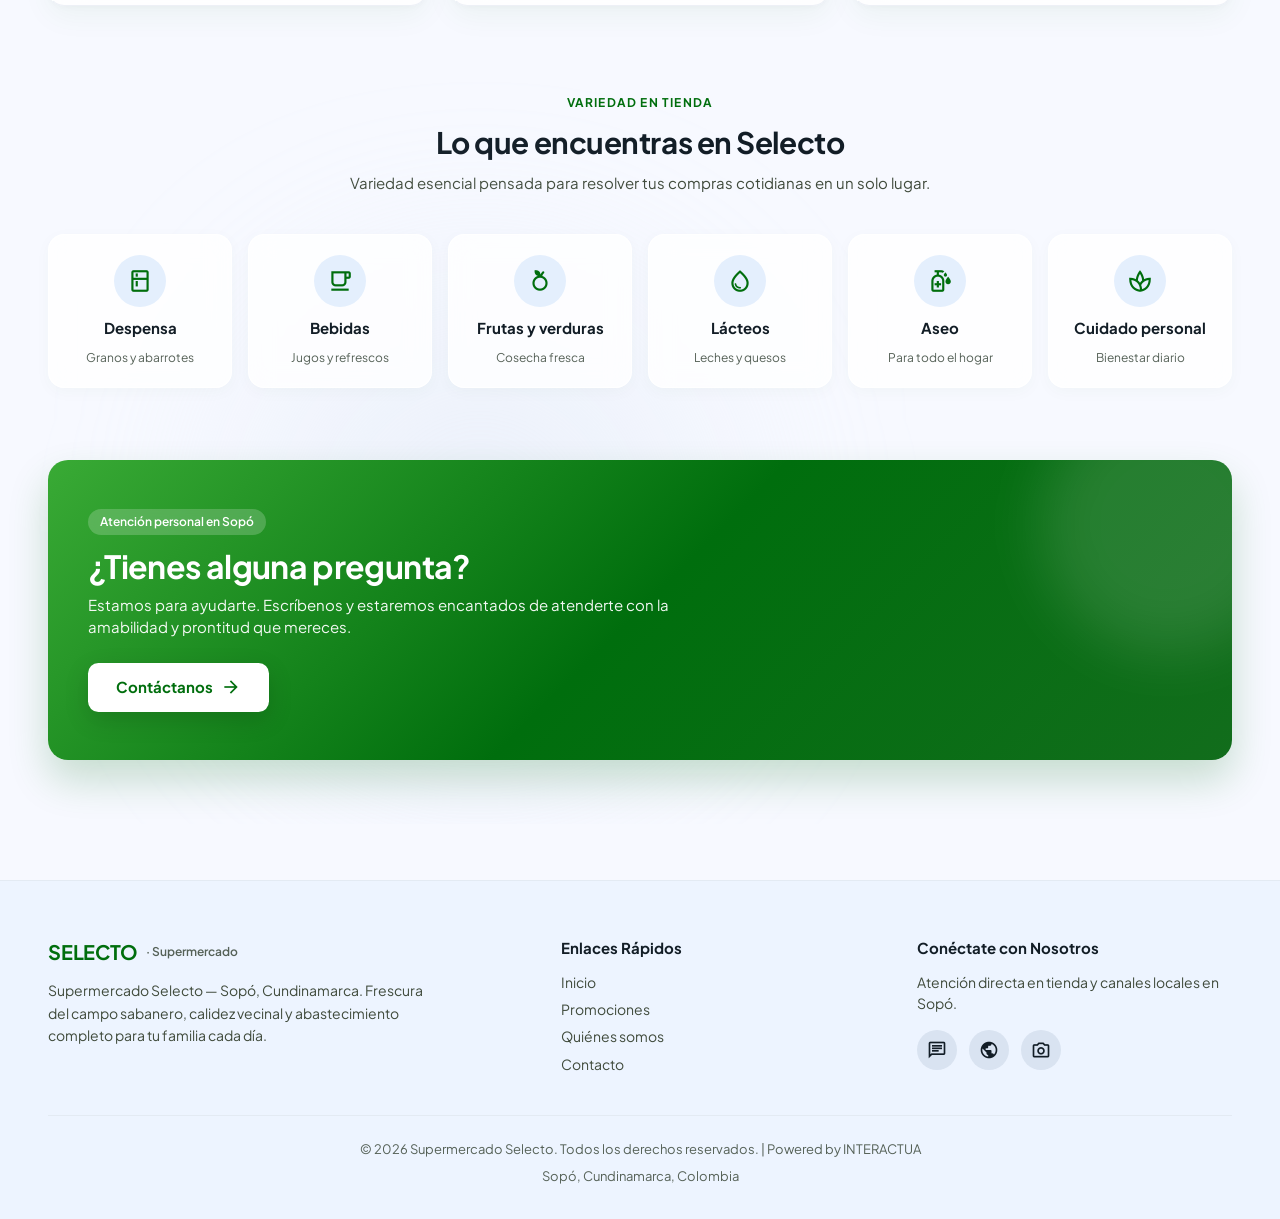
==== commit 0196c1cb: "Add files via upload" ====
--- a/index.html
+++ b/index.html
@@ -10,6 +10,171 @@
   <link rel="icon" type="image/png" href="favicon/favicon.png">
   <link rel="stylesheet" href="css/styles.css">
 </head>
+
+<!-- POPUP DESTACADO / ESPACIO PUBLICITARIO -->
+<style>
+  #promo-modal {
+    position: fixed;
+    inset: 0;
+    z-index: 9999;
+    background: rgba(0, 0, 0, 0.75);
+    display: flex;
+    align-items: center;
+    justify-content: center;
+    padding: 16px;
+    box-sizing: border-box;
+  }
+
+  .promo-box {
+    position: relative;
+    width: 100%;
+    max-width: 420px;
+    padding: 14px;
+    background: #ffffff;
+    border-radius: 12px;
+    text-align: center;
+    box-shadow: 0 15px 40px rgba(0, 0, 0, 0.35);
+  }
+
+  /* Botón cerrar */
+  .promo-close {
+    position: absolute;
+    top: 7px;
+    right: 9px;
+    width: 34px;
+    height: 34px;
+    border: none;
+    border-radius: 50%;
+    background: #ffffff;
+    color: var(--primary);
+    font-size: 26px;
+    font-weight: 900;
+    line-height: 30px;
+    cursor: pointer;
+    z-index: 2;
+    box-shadow: 0 2px 8px rgba(0, 0, 0, 0.18);
+  }
+
+  /* Imagen del anuncio */
+  .promo-image {
+    overflow: hidden;
+    border-radius: 8px;
+    margin-bottom: 16px;
+  }
+
+  .promo-image img {
+    display: block;
+    width: 100%;
+    height: auto;
+  }
+
+  /* Título editable */
+  .promo-title {
+    margin: 0 0 6px;
+    color: var(--primary);
+    font-size: 24px;
+    font-weight: 900;
+    line-height: 1.2;
+  }
+
+  /* Texto editable */
+  .promo-text {
+    margin: 0 0 18px;
+    color: #444444;
+    font-size: 15px;
+    font-weight: 500;
+    line-height: 1.4;
+  }
+
+  /* Botón */
+  .promo-button {
+    display: block;
+    width: 100%;
+    padding: 13px;
+    border: none;
+    border-radius: 6px;
+    background: var(--primary);
+    color: var(--on-primary);
+    font-size: 14px;
+    font-weight: 700;
+    text-transform: uppercase;
+    letter-spacing: 0.5px;
+    cursor: pointer;
+    transition: all 0.2s ease;
+  }
+
+  .promo-button:hover {
+    background: var(--primary-container);
+  }
+
+  .promo-button:active {
+    transform: scale(0.97);
+  }
+
+  /* Etiqueta para futuros anuncios patrocinados */
+  .promo-sponsored {
+    margin-top: 10px;
+    color: #888888;
+    font-size: 10px;
+    text-transform: uppercase;
+    letter-spacing: 0.8px;
+  }
+</style>
+
+
+<div id="promo-modal">
+
+  <div class="promo-box">
+
+    <!-- BOTÓN CERRAR -->
+    <button class="promo-close" onclick="cerrarPromo()" aria-label="Cerrar">
+      &times;
+    </button>
+
+
+    <!-- IMAGEN DEL ANUNCIO -->
+    <div class="promo-image">
+      <img src="./images/promociones/promociones.jpg" alt="Promoción destacada de Supermercado Selecto">
+    </div>
+
+
+    <!-- TÍTULO EDITABLE -->
+    <h3 class="promo-title">
+      ¡Tenemos una oferta especial para ti!
+    </h3>
+
+
+    <!-- TEXTO EDITABLE -->
+    <p class="promo-text">
+      ¡Llegó el 2x1 en Aguardiente Antioqueño Real! 🥃
+      Aplica en presentaciones de 375 ml, 750 ml y Tetra 1050 ml
+    </p>
+
+
+    <!-- BOTÓN -->
+    <button class="promo-button" onclick="window.location.href='promociones.html'">
+      Ver promoción
+    </button>
+
+
+    <!-- FUTURO: ANUNCIO PATROCINADO -->
+    <!--
+    <div class="promo-sponsored">
+      Contenido patrocinado
+    </div>
+    -->
+
+  </div>
+
+</div>
+
+
+<script>
+  function cerrarPromo() {
+    document.getElementById("promo-modal").style.display = "none";
+  }
+</script>
+
 
 <body>
 
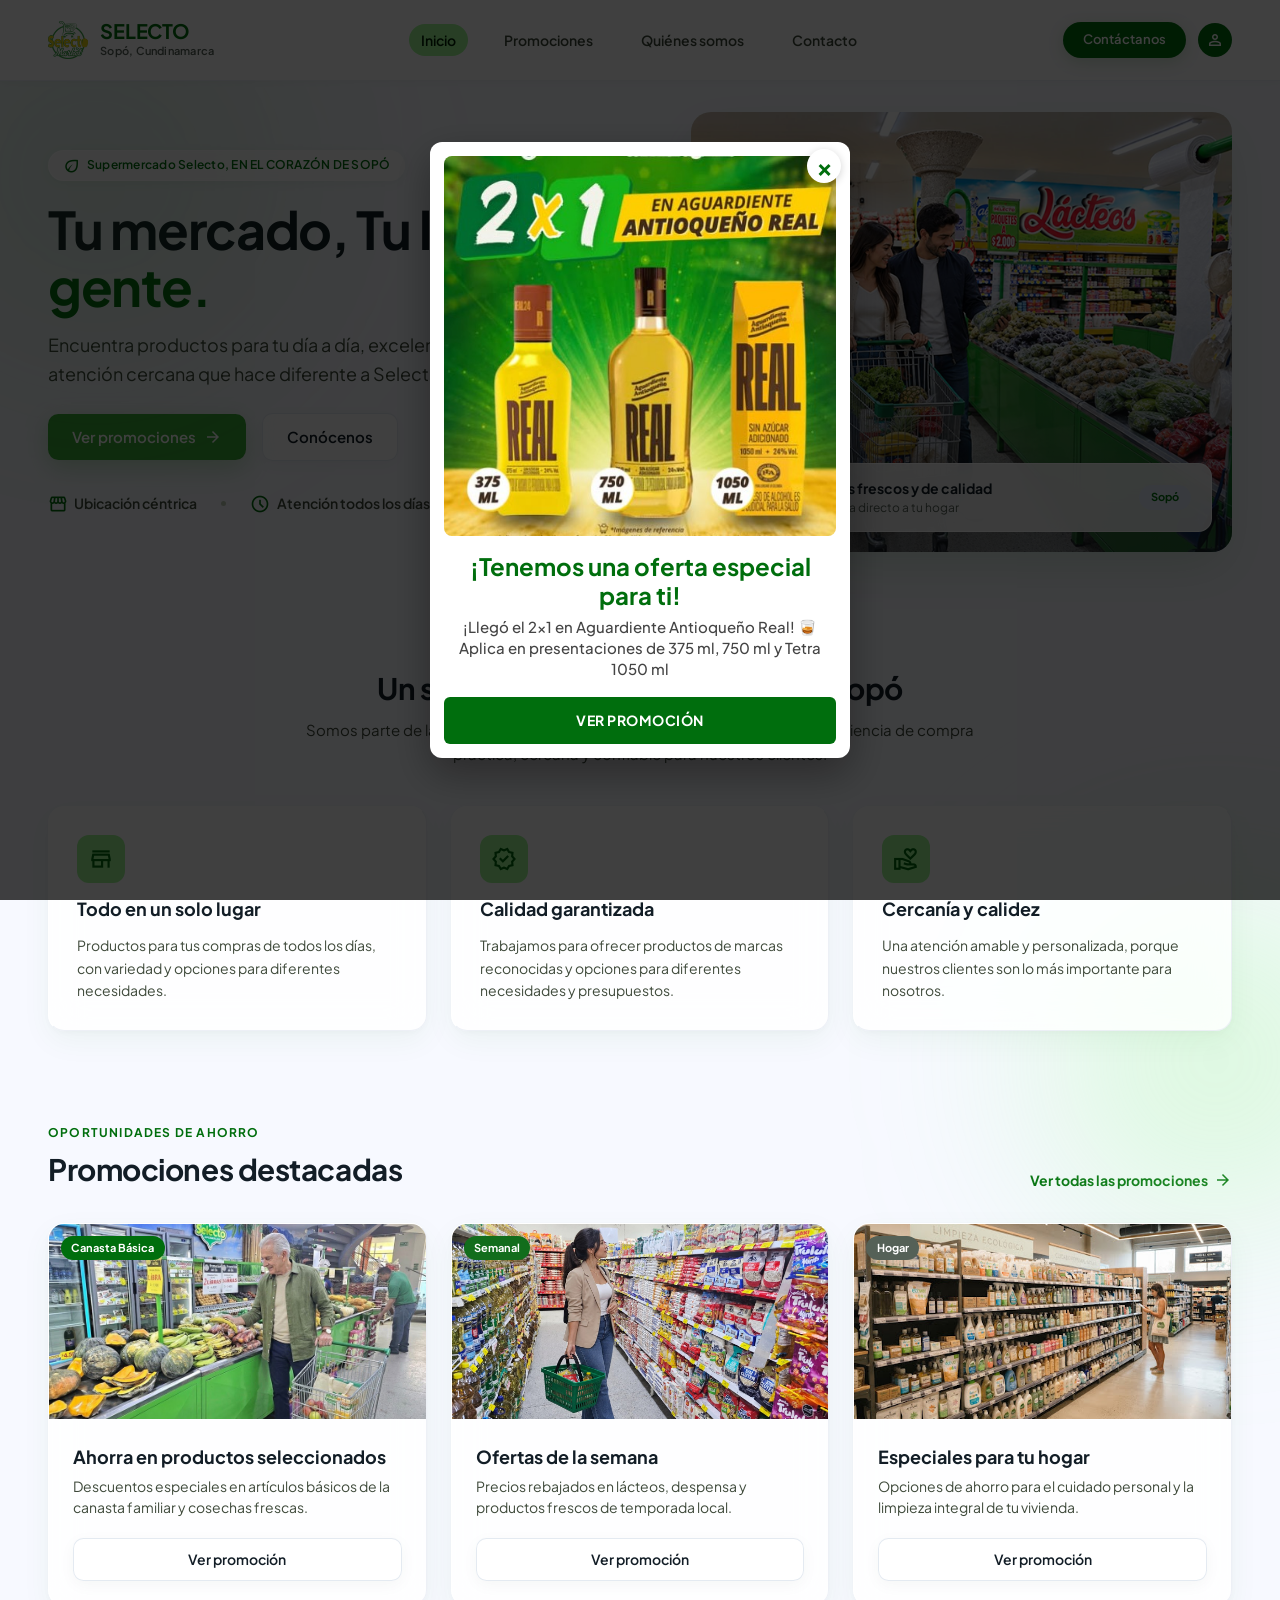
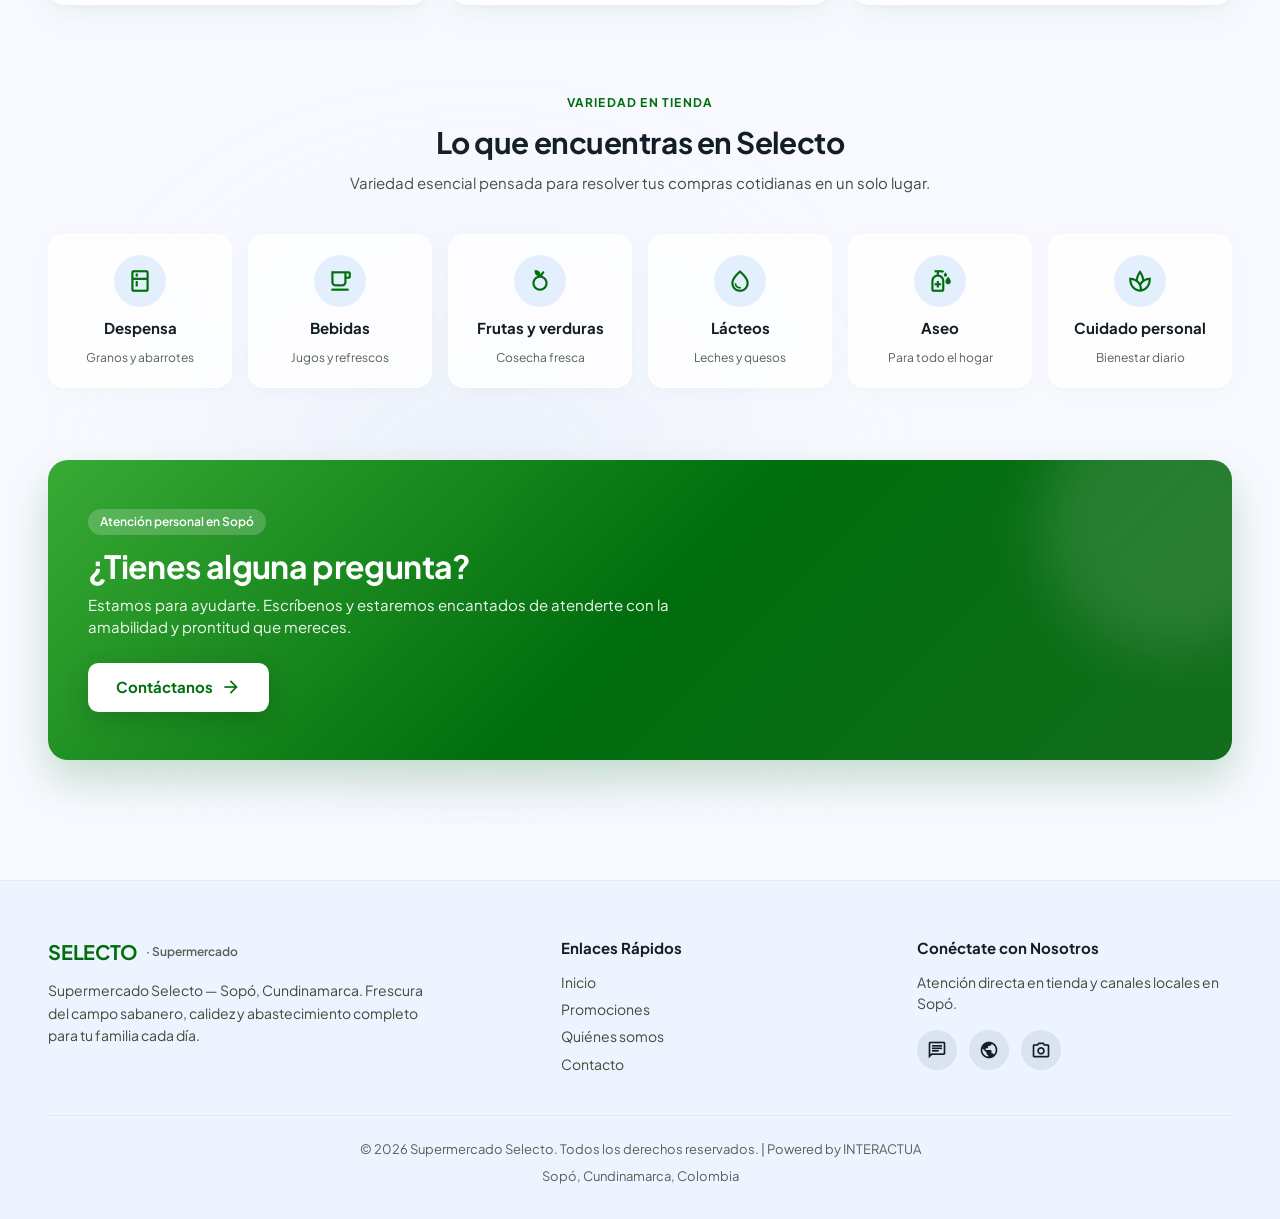
==== commit 49088e79: "Add files via upload" ====
--- a/index.html
+++ b/index.html
@@ -599,7 +599,7 @@
             <span style="font-size: 12px; color: var(--tertiary); font-weight: 600;">· Supermercado</span>
           </div>
           <p style="font-size: 14px; color: var(--on-surface-variant); max-width: 24rem; line-height: 1.6;">
-            Supermercado Selecto — Sopó, Cundinamarca. Frescura del campo sabanero, calidez vecinal y abastecimiento
+            Supermercado Selecto — Sopó, Cundinamarca. Frescura del campo sabanero, calidez y abastecimiento
             completo para tu familia cada día.
           </p>
         </div>
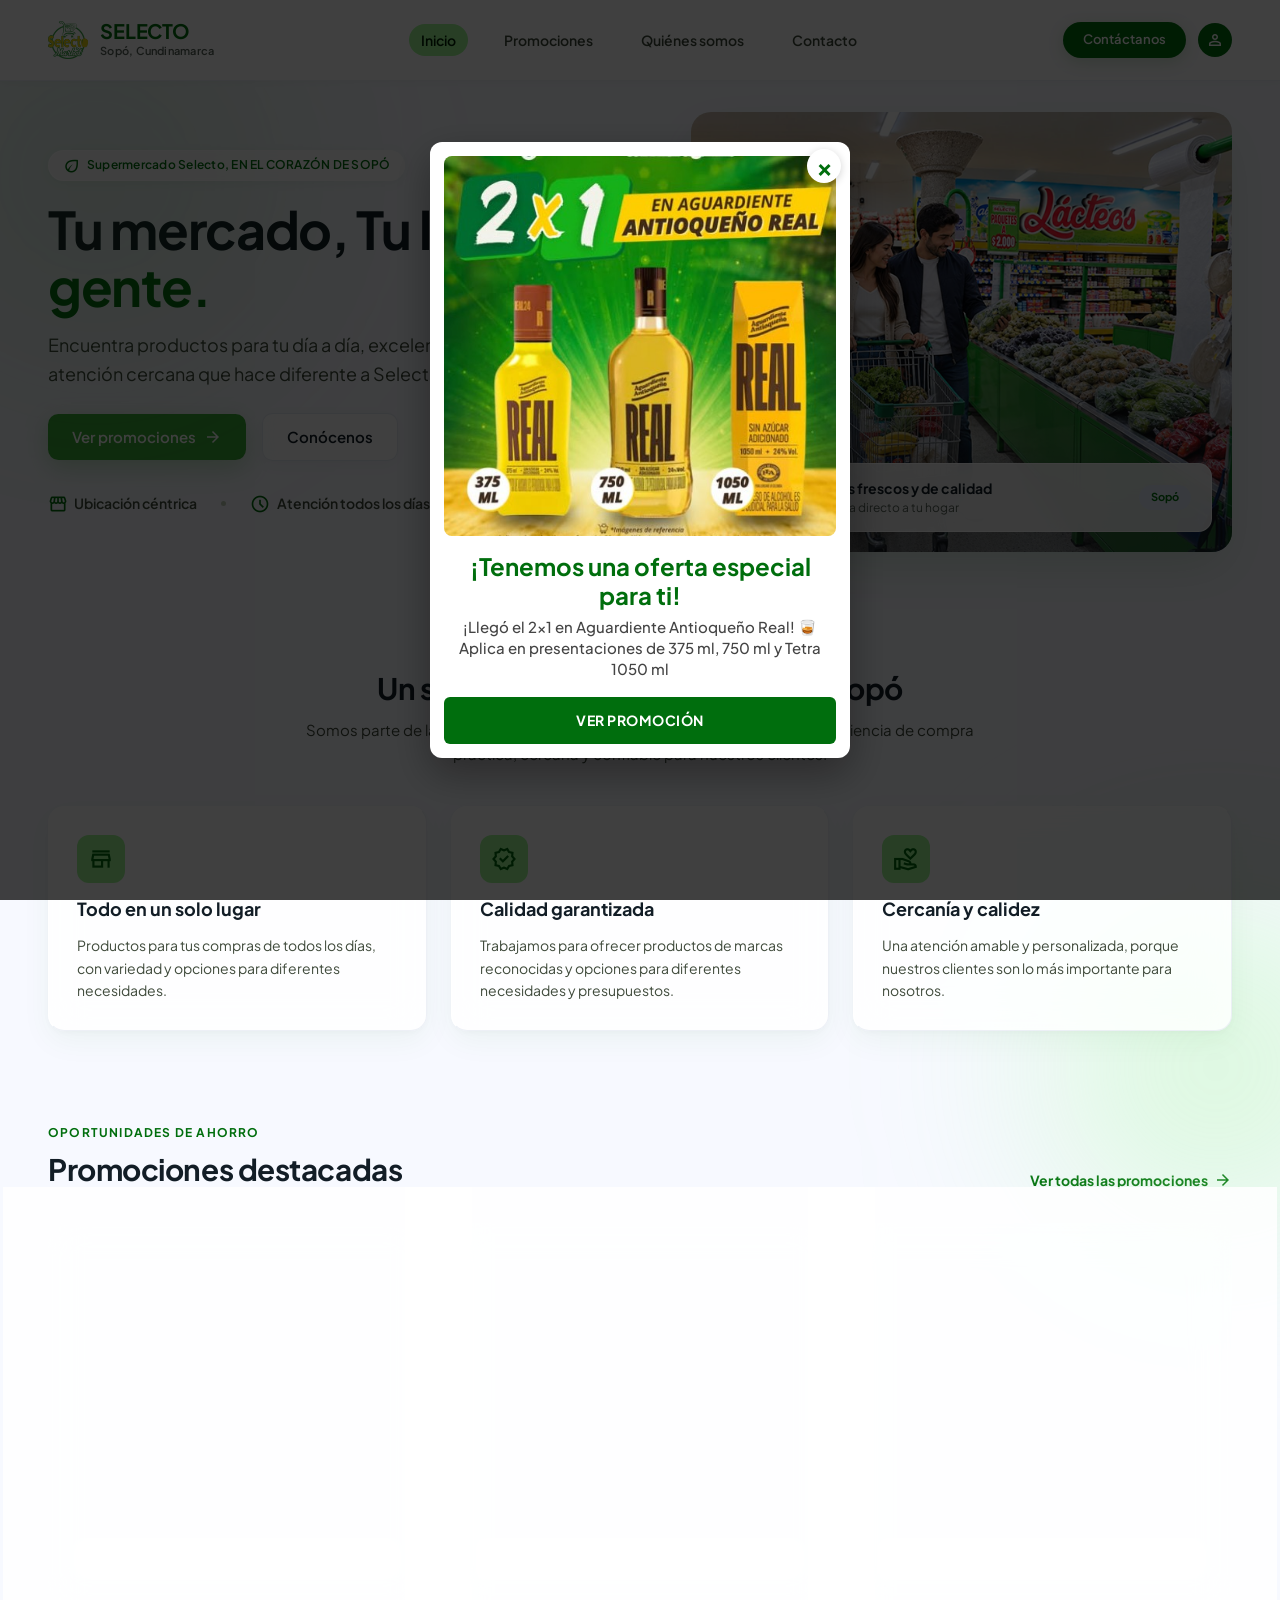
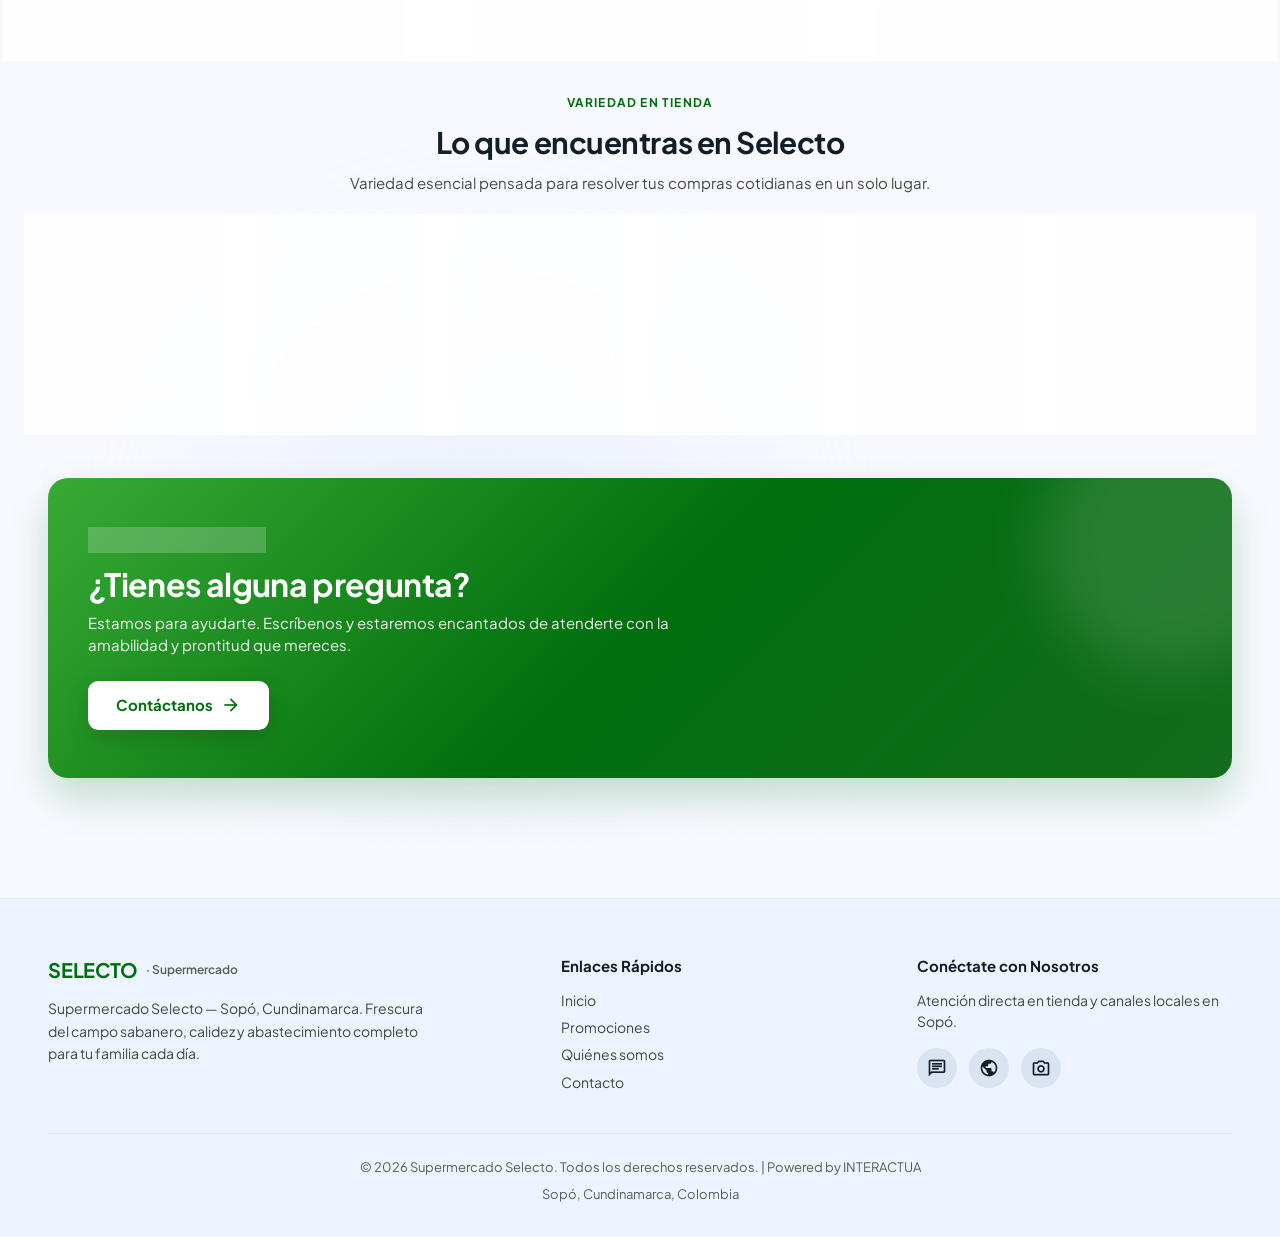
==== commit d17c7279: "Add files via upload" ====
--- a/index.html
+++ b/index.html
@@ -505,8 +505,8 @@
               <div class="category-icon-circle">
                 <span class="material-symbols-outlined" style="font-size: 26px;">local_cafe</span>
               </div>
-              <span style="font-size: 15px; font-weight: 700; color: var(--on-surface);">Bebidas</span>
-              <span style="font-size: 12px; color: var(--tertiary);">Jugos y refrescos</span>
+              <span style="font-size: 15px; font-weight: 700; color: var(--on-surface);">Panadería</span>
+              <span style="font-size: 12px; color: var(--tertiary);">Pan fresco para todos los días</span>
             </div>
 
             <!-- Categoría 3 -->
@@ -632,7 +632,7 @@
             Sopó.</p>
           <div style="display: flex; align-items: center; gap: 0.75rem; margin-top: 0.25rem;">
             <!-- Placeholder WhatsApp -->
-            <a href="https://wa.me/573100000000" target="_blank" rel="noopener noreferrer" class="footer-social-btn"
+            <a href="https://wa.me/573202474830" target="_blank" rel="noopener noreferrer" class="footer-social-btn"
               aria-label="Canal de WhatsApp de Supermercado Selecto">
               <span class="material-symbols-outlined" style="font-size: 20px;">chat</span>
             </a>
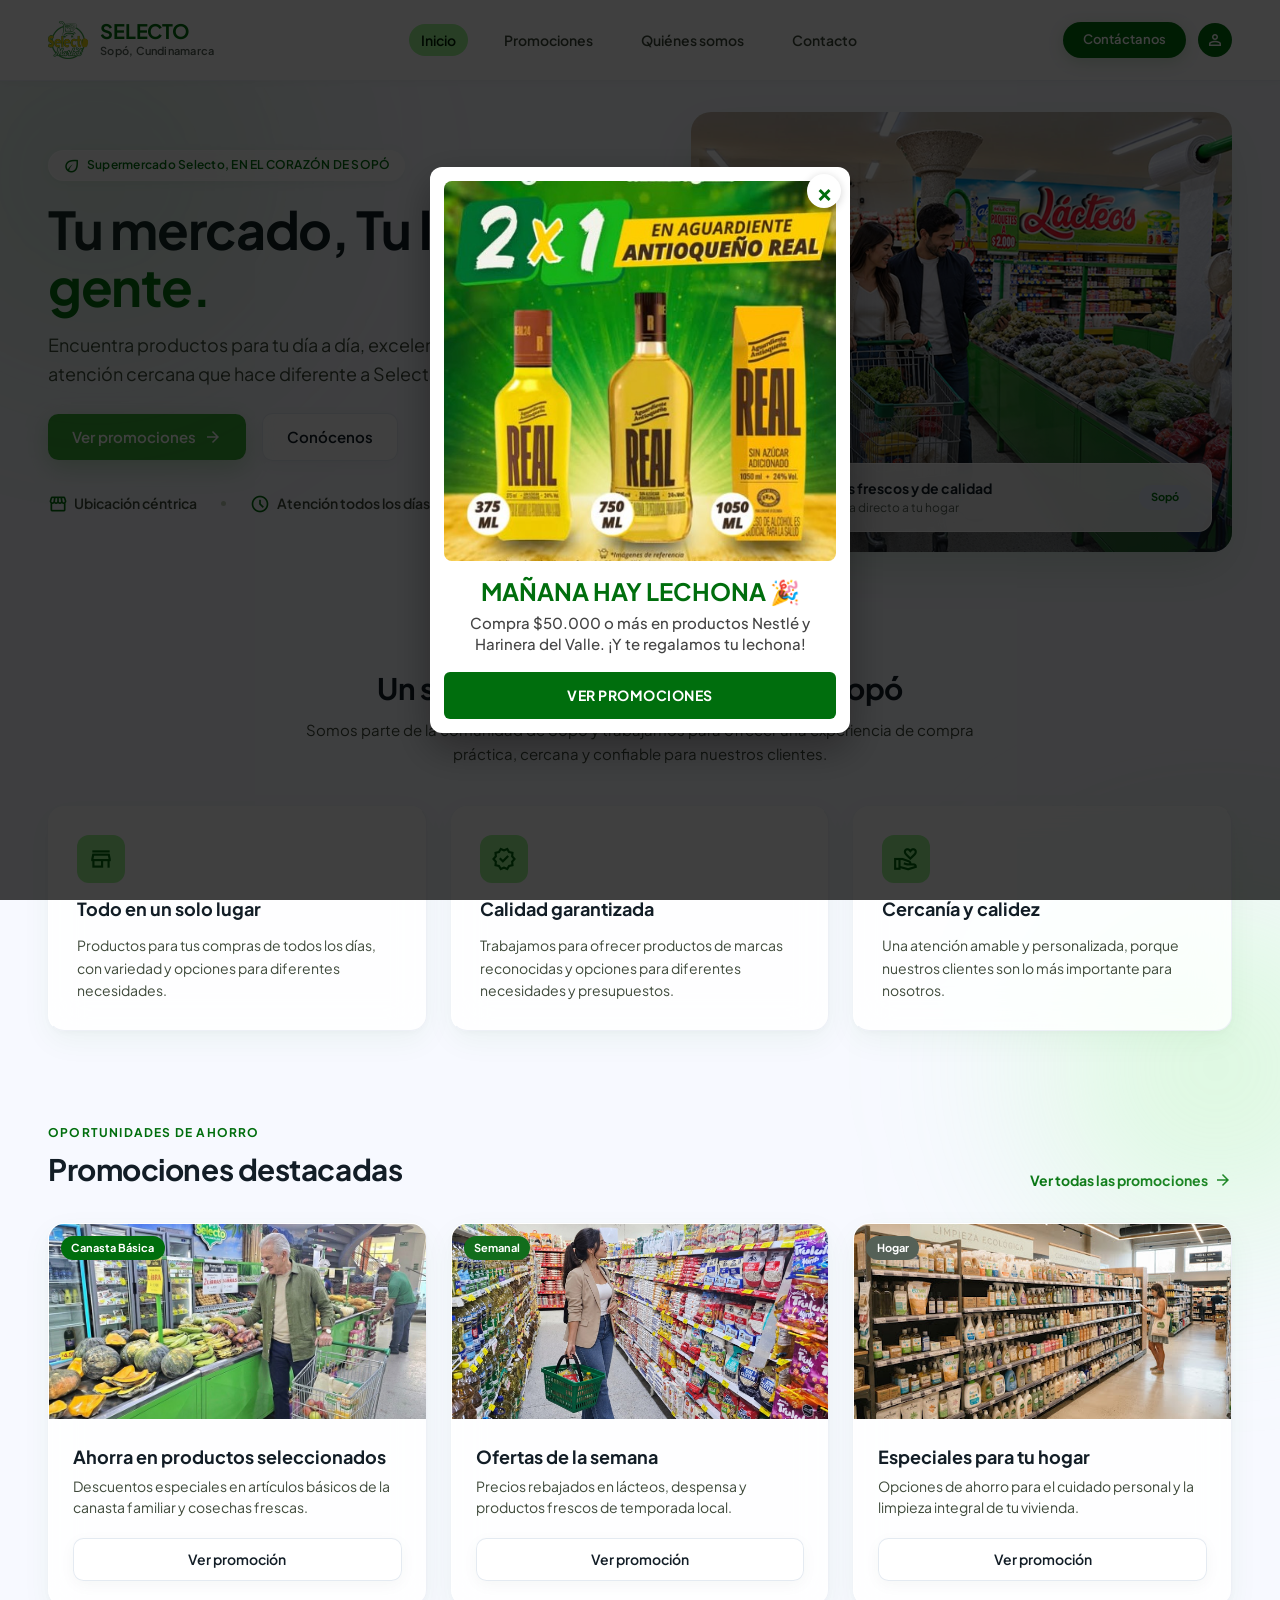
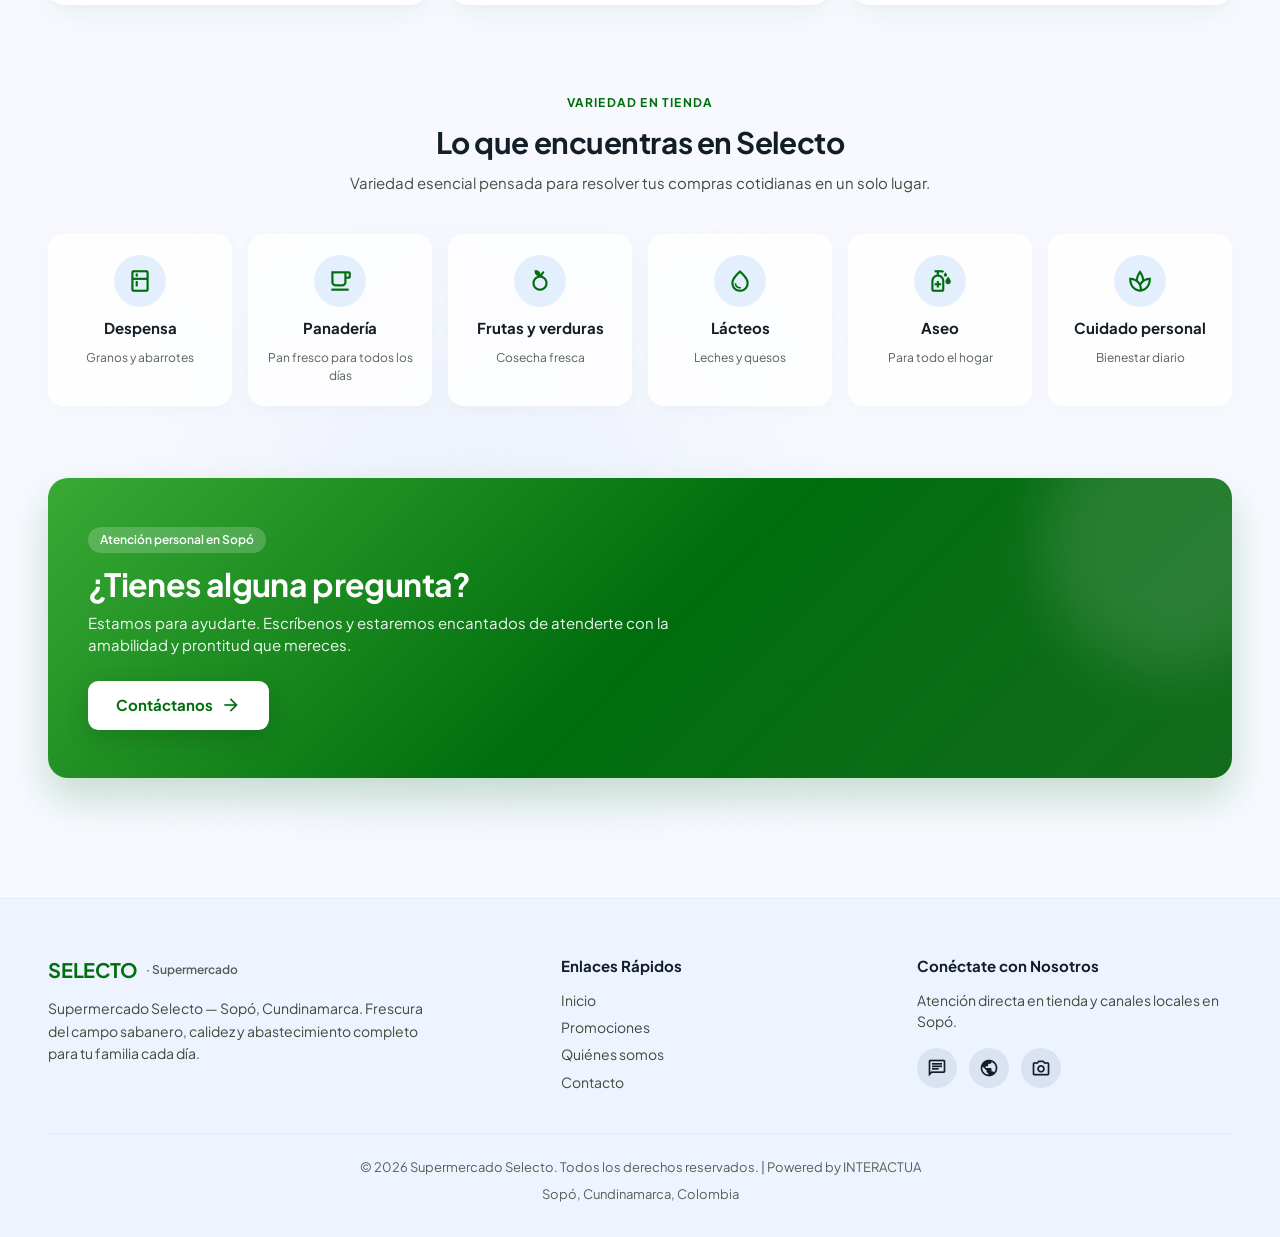
==== commit 3940c840: "Add files via upload" ====
--- a/index.html
+++ b/index.html
@@ -140,20 +140,20 @@
 
     <!-- TÍTULO EDITABLE -->
     <h3 class="promo-title">
-      ¡Tenemos una oferta especial para ti!
+      MAÑANA HAY LECHONA 🎉
     </h3>
 
 
     <!-- TEXTO EDITABLE -->
     <p class="promo-text">
-      ¡Llegó el 2x1 en Aguardiente Antioqueño Real! 🥃
-      Aplica en presentaciones de 375 ml, 750 ml y Tetra 1050 ml
+      Compra $50.000 o más en productos Nestlé y Harinera del Valle.
+      ¡Y te regalamos tu lechona!
     </p>
 
 
     <!-- BOTÓN -->
     <button class="promo-button" onclick="window.location.href='promociones.html'">
-      Ver promoción
+      Ver promociones
     </button>
 
 
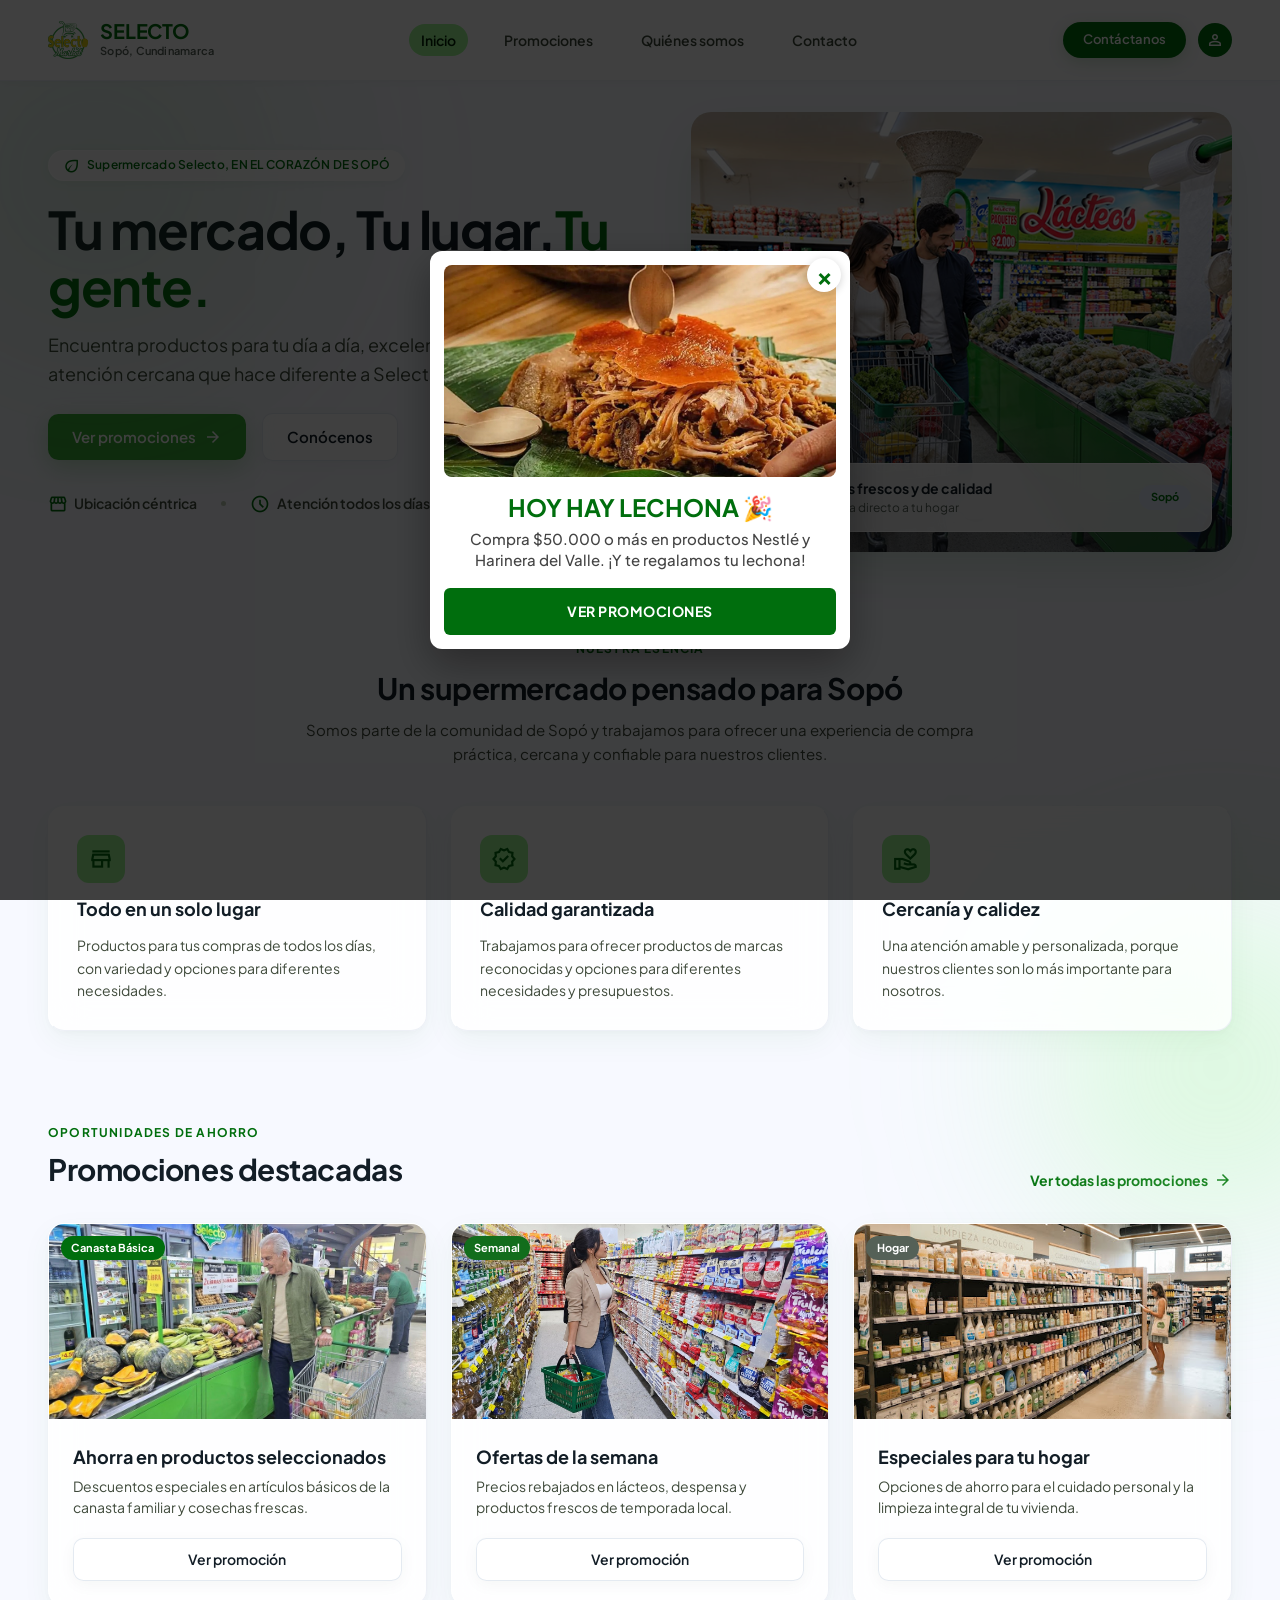
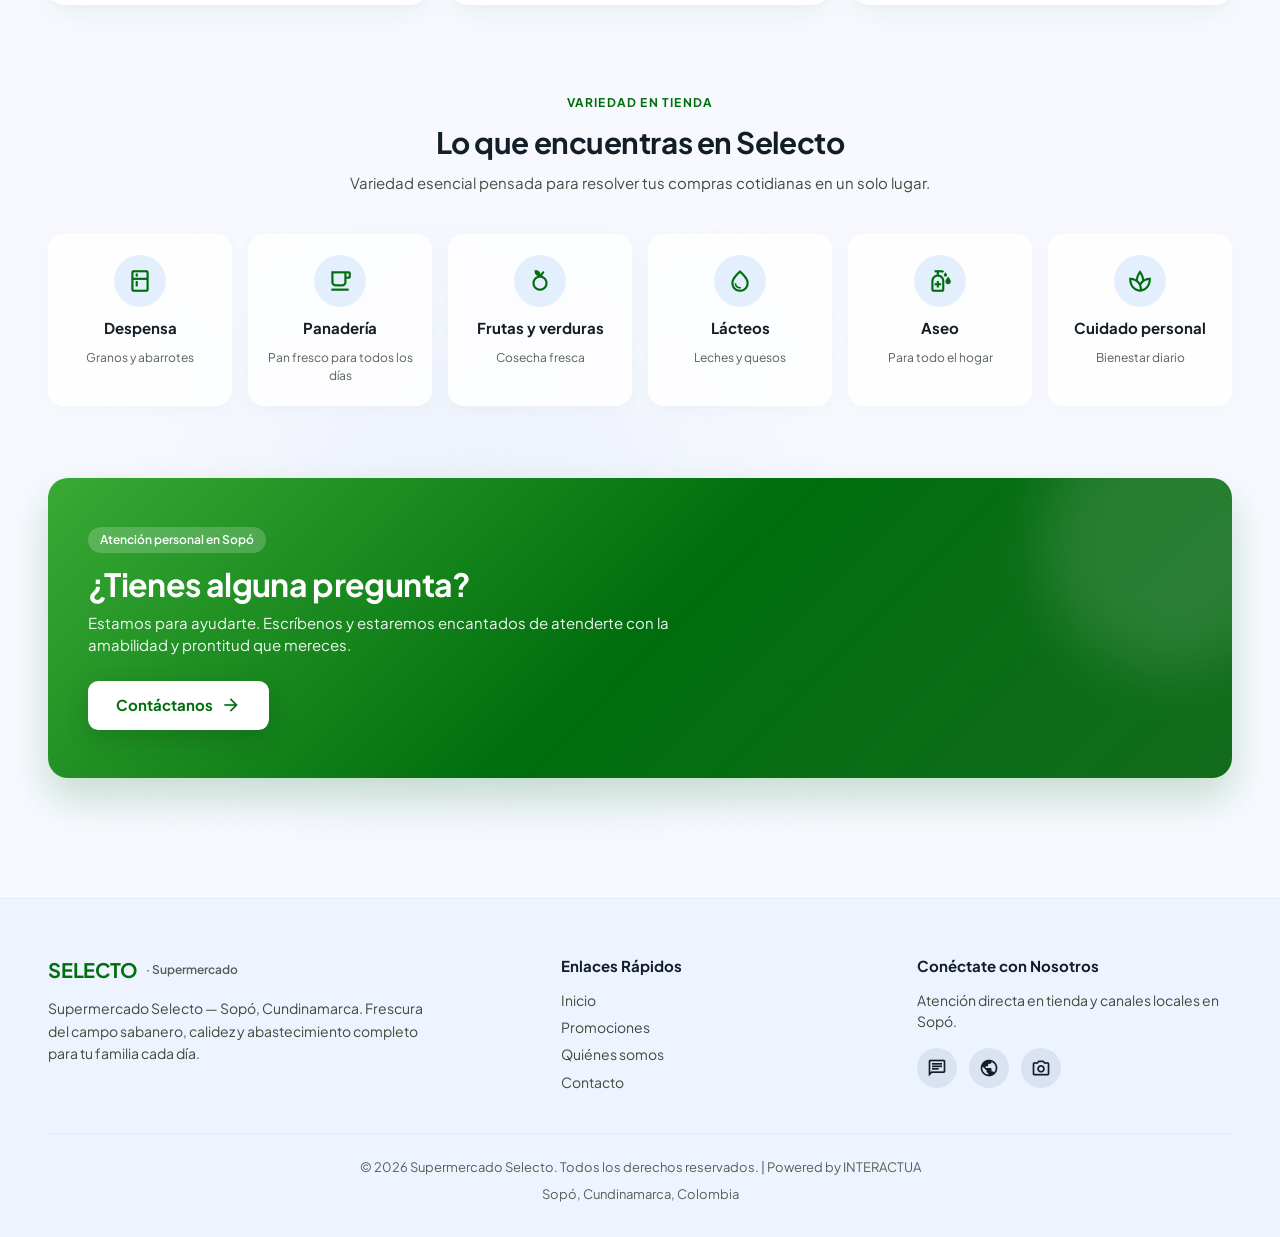
==== commit 93ca6580: "Add files via upload" ====
--- a/index.html
+++ b/index.html
@@ -140,7 +140,7 @@
 
     <!-- TÍTULO EDITABLE -->
     <h3 class="promo-title">
-      MAÑANA HAY LECHONA 🎉
+      HOY HAY LECHONA 🎉
     </h3>
 
 
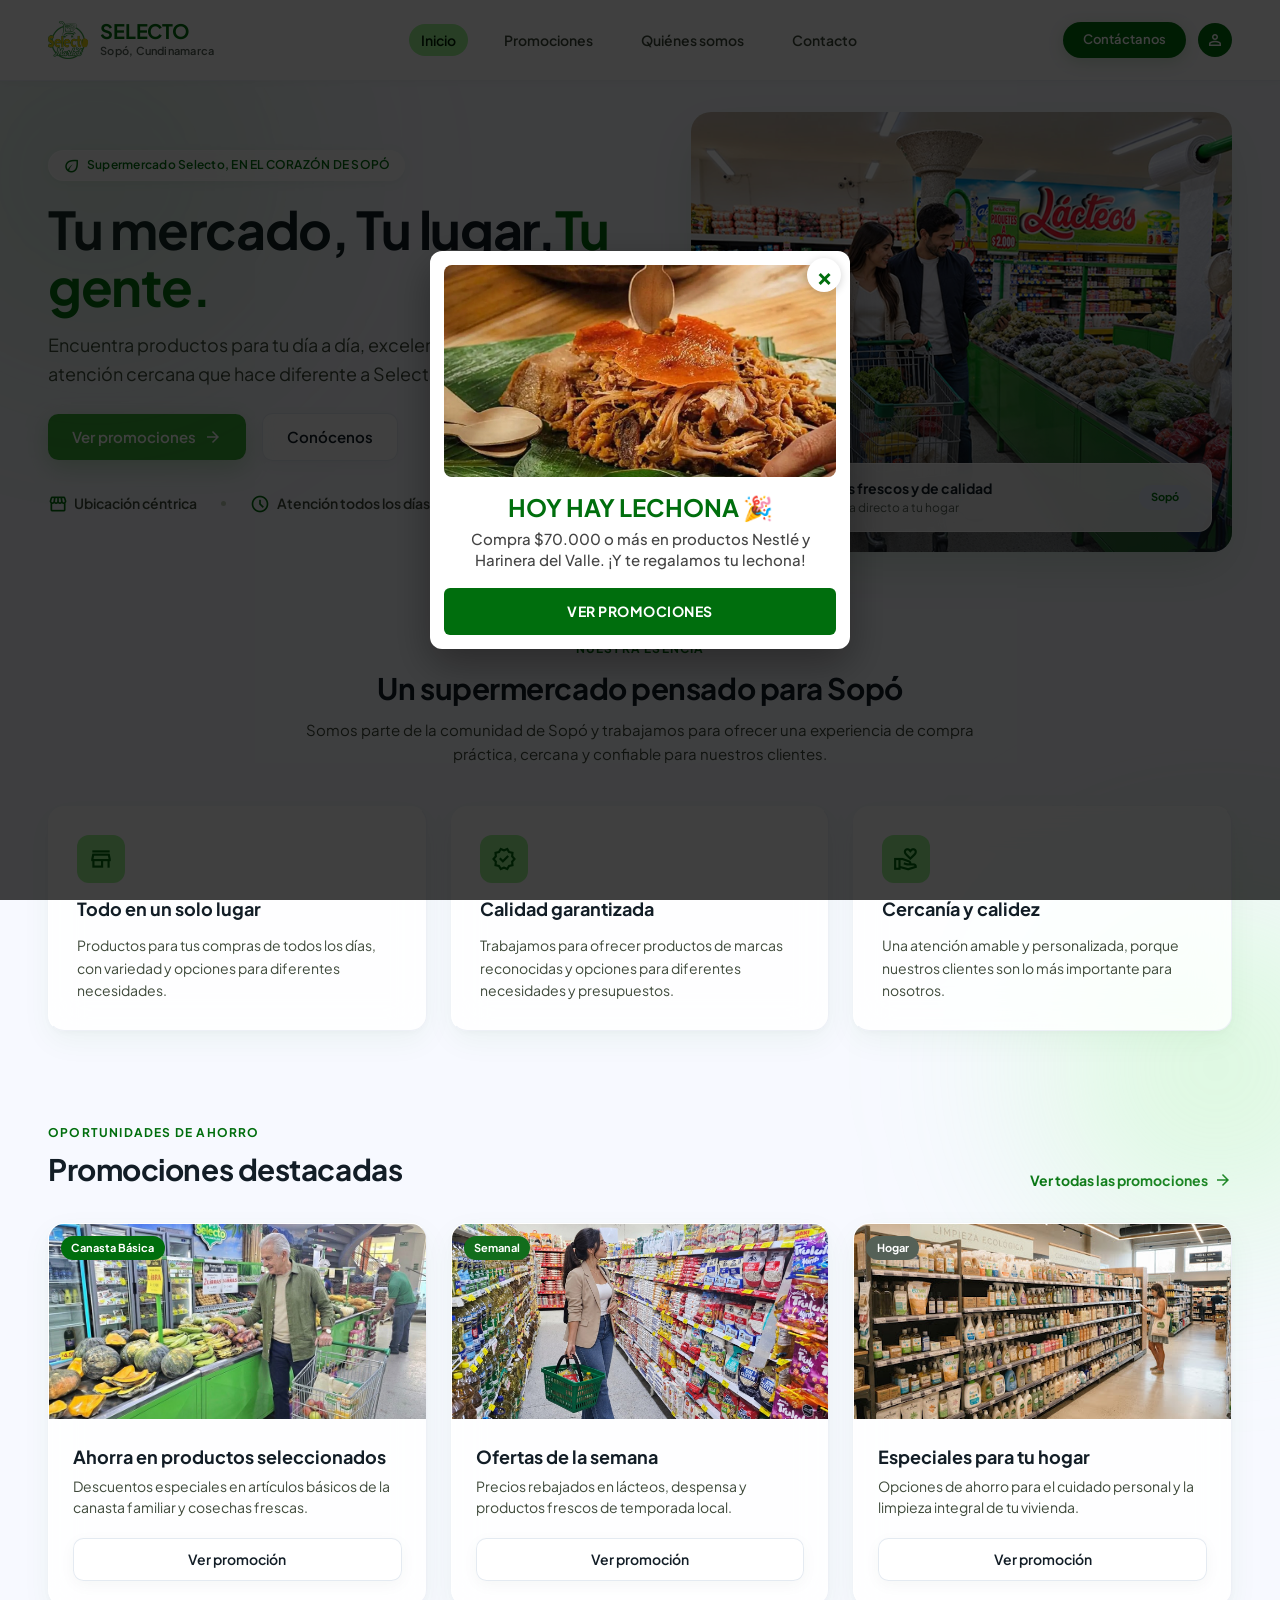
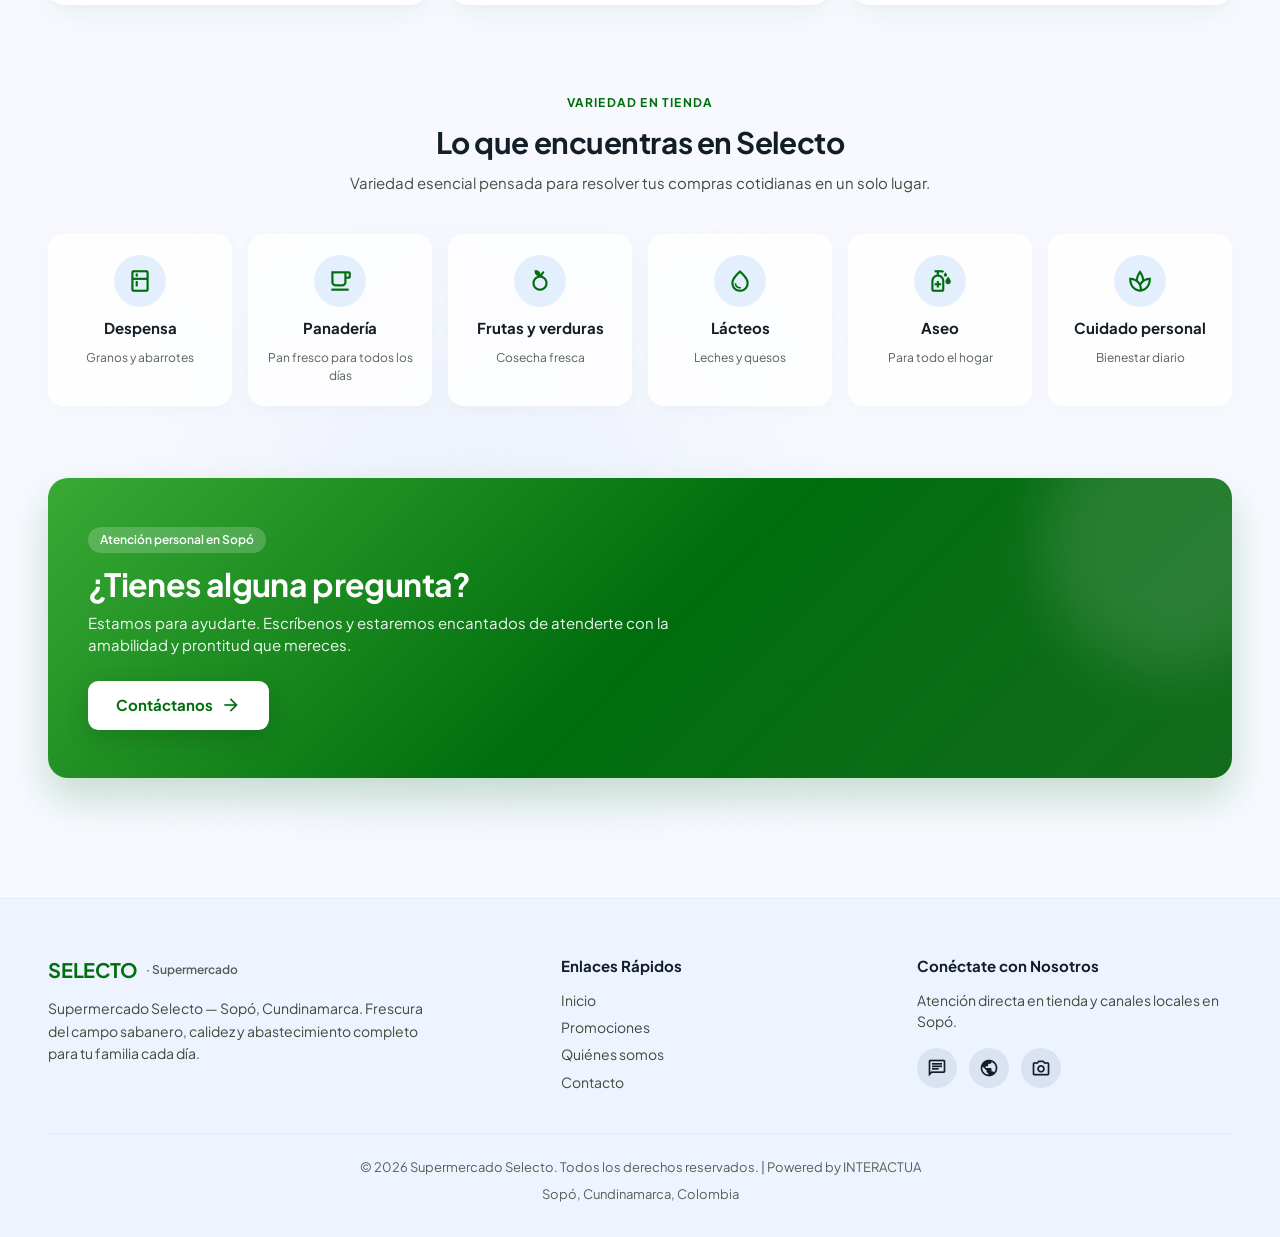
==== commit 2579d2b1: "Add files via upload" ====
--- a/index.html
+++ b/index.html
@@ -146,7 +146,7 @@
 
     <!-- TEXTO EDITABLE -->
     <p class="promo-text">
-      Compra $50.000 o más en productos Nestlé y Harinera del Valle.
+      Compra $70.000 o más en productos Nestlé y Harinera del Valle.
       ¡Y te regalamos tu lechona!
     </p>
 
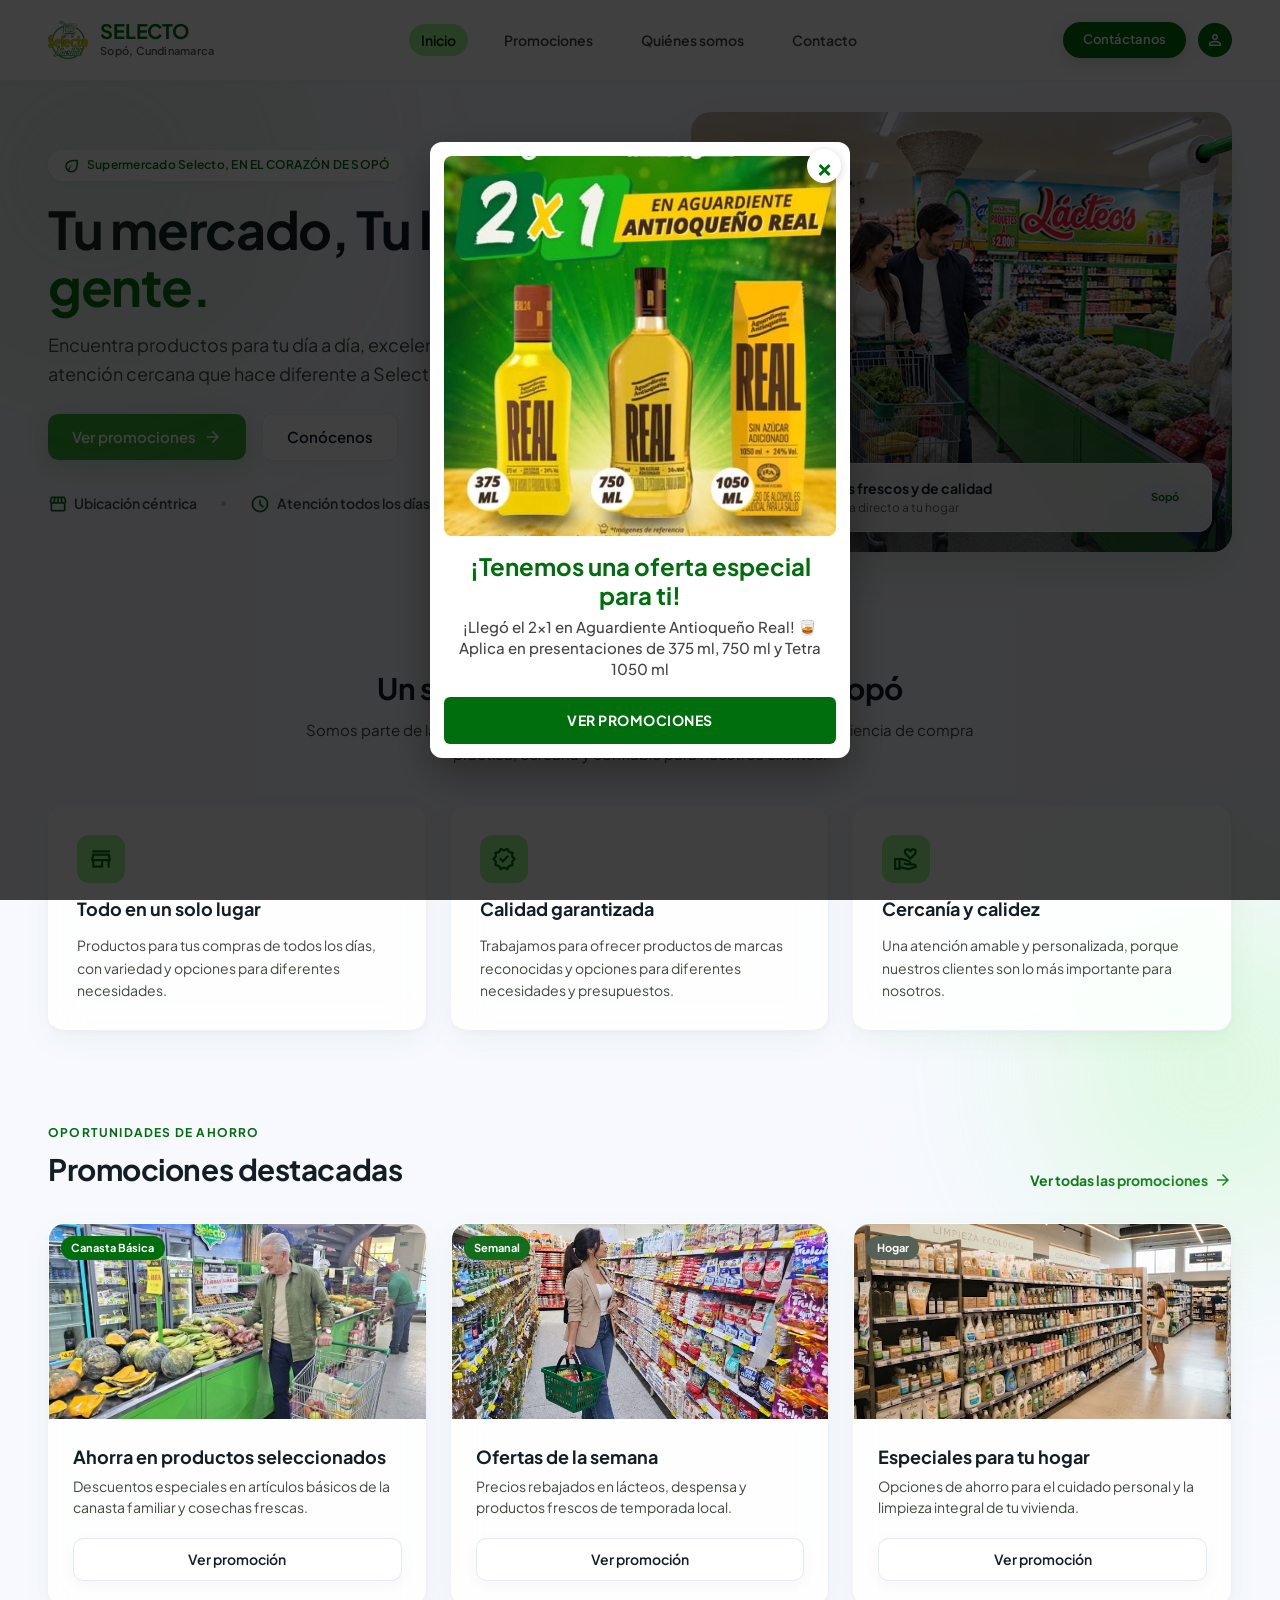
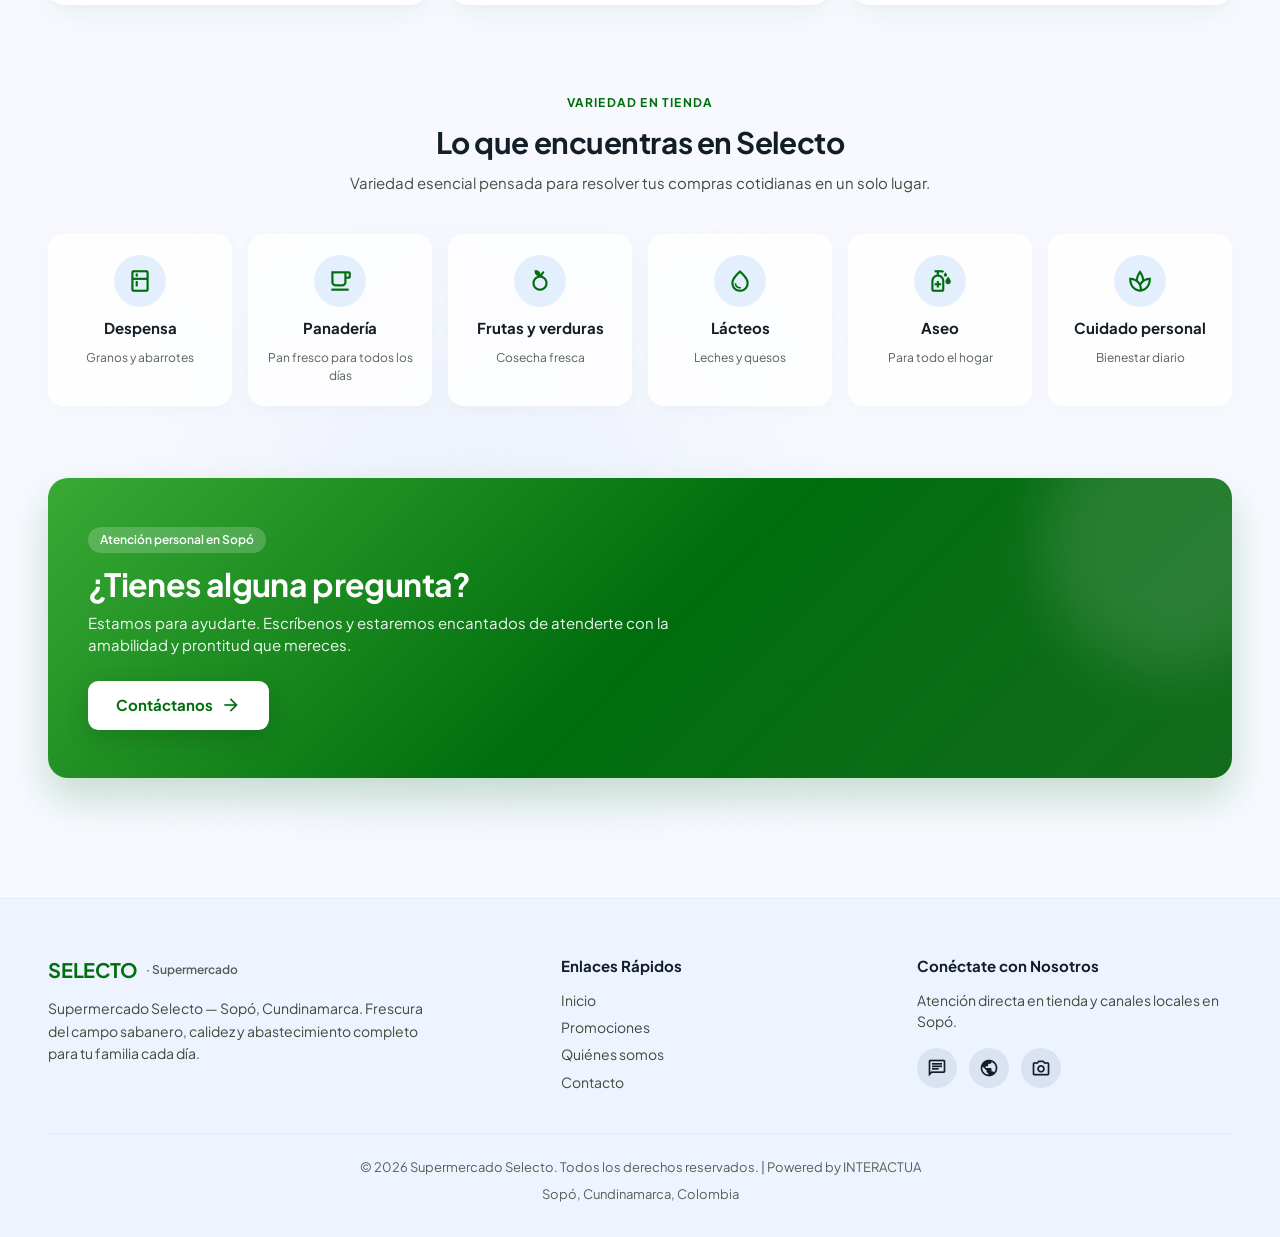
==== commit f46c33a1: "Add files via upload" ====
--- a/index.html
+++ b/index.html
@@ -140,14 +140,13 @@
 
     <!-- TÍTULO EDITABLE -->
     <h3 class="promo-title">
-      HOY HAY LECHONA 🎉
+      ¡Tenemos una oferta especial para ti!
     </h3>
 
 
     <!-- TEXTO EDITABLE -->
     <p class="promo-text">
-      Compra $70.000 o más en productos Nestlé y Harinera del Valle.
-      ¡Y te regalamos tu lechona!
+      ¡Llegó el 2x1 en Aguardiente Antioqueño Real! 🥃 Aplica en presentaciones de 375 ml, 750 ml y Tetra 1050 ml
     </p>
 
 
